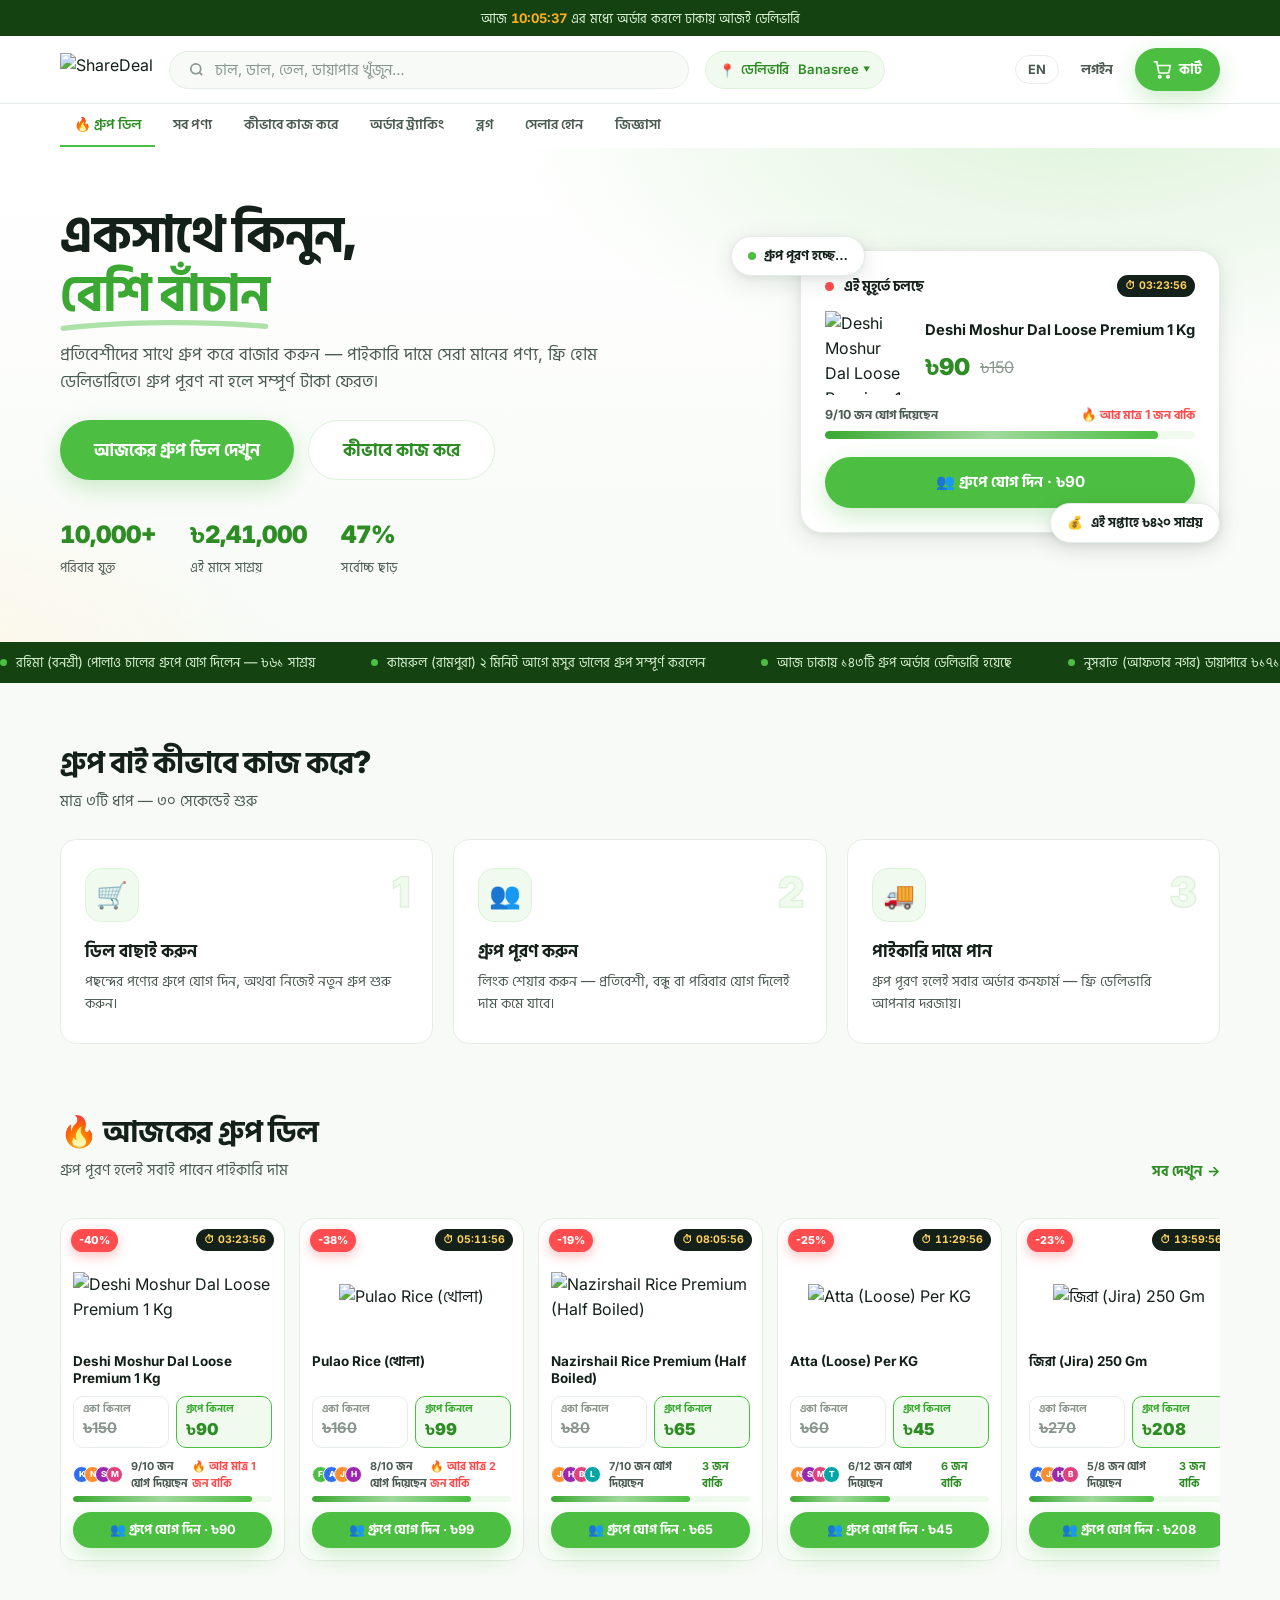
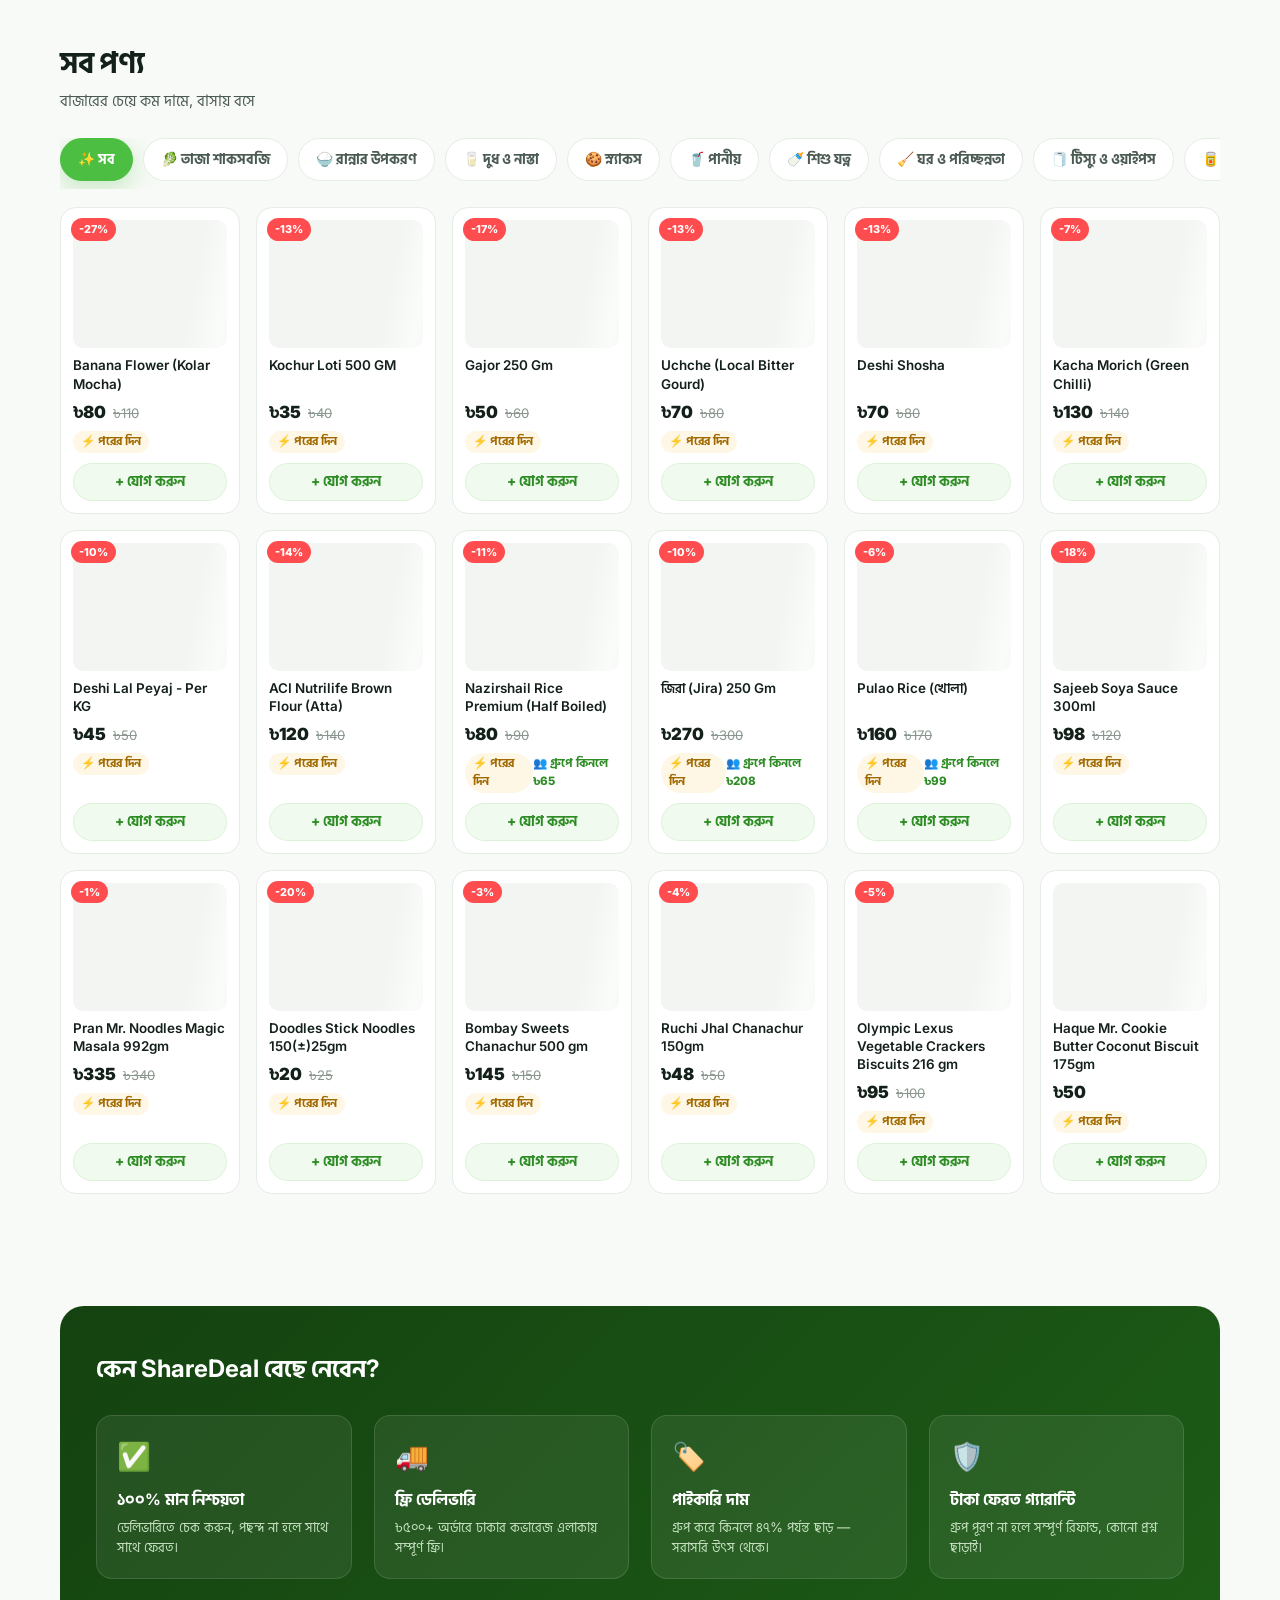
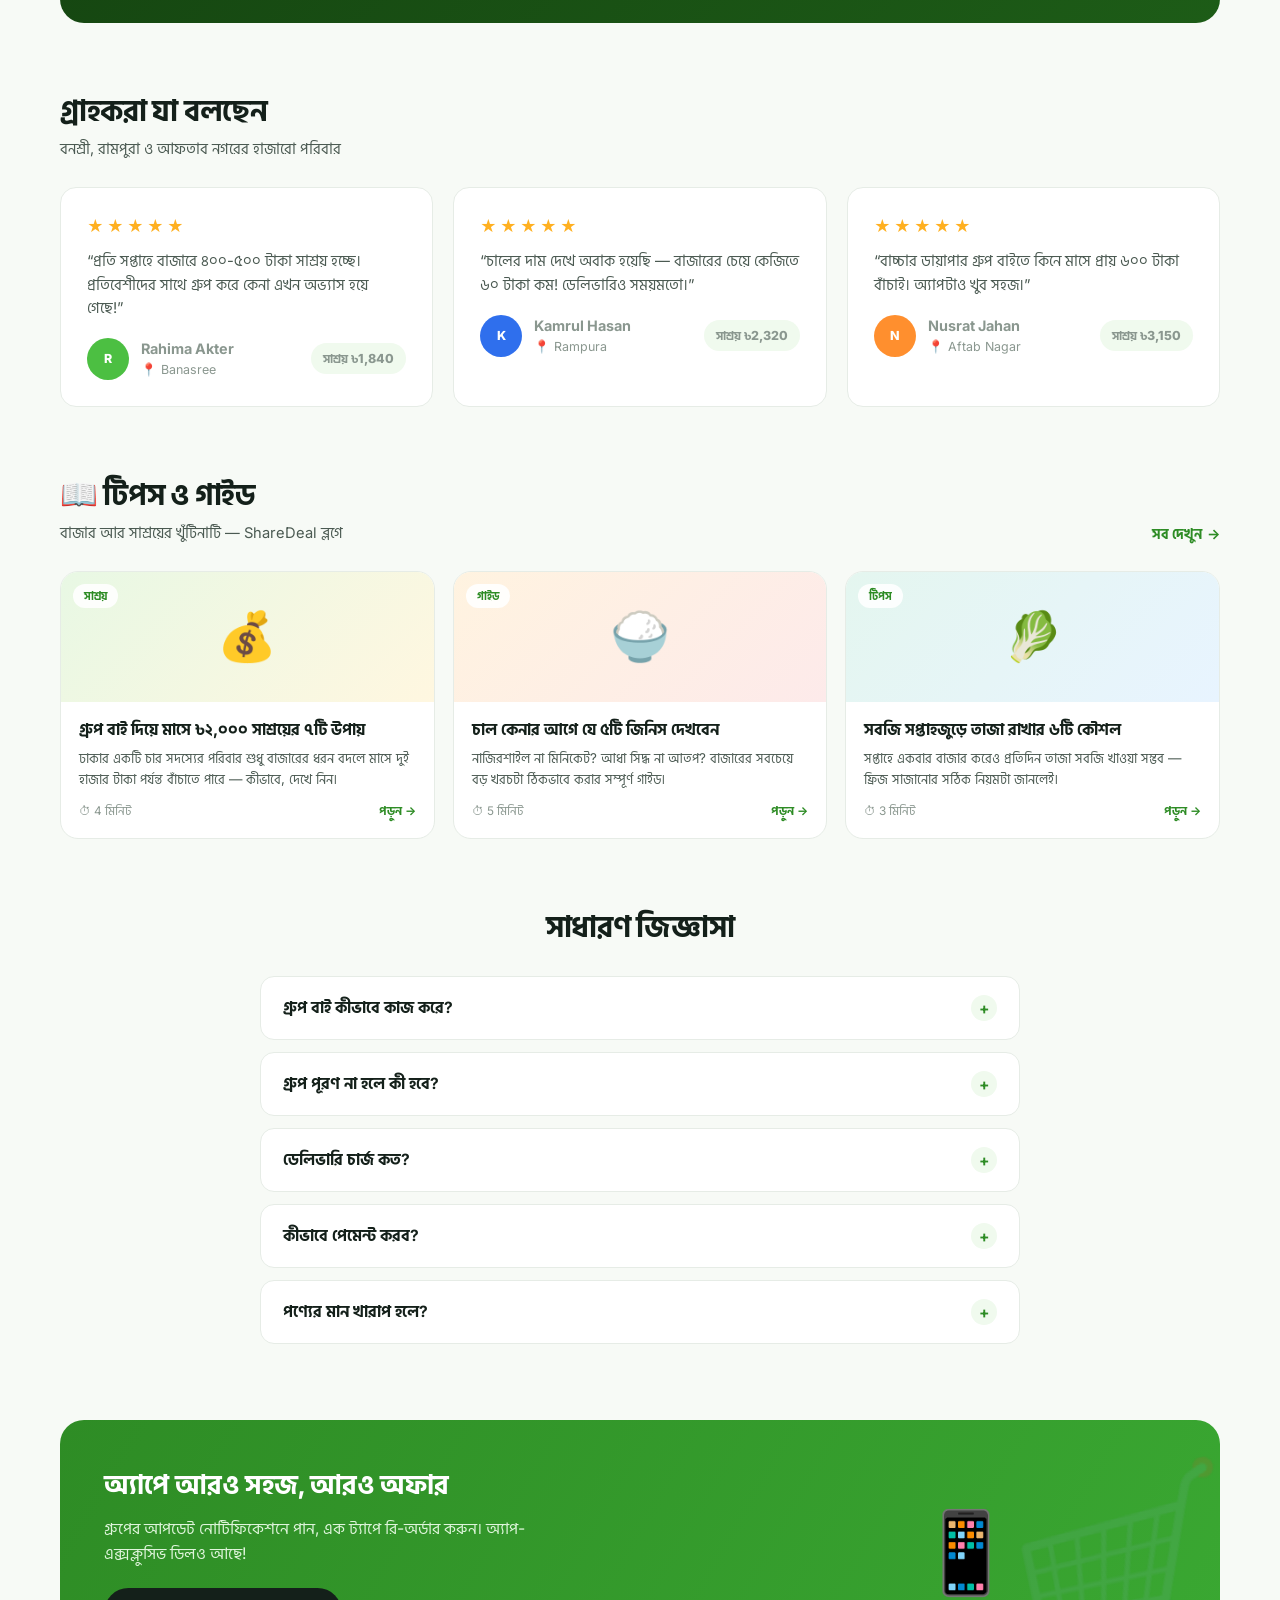
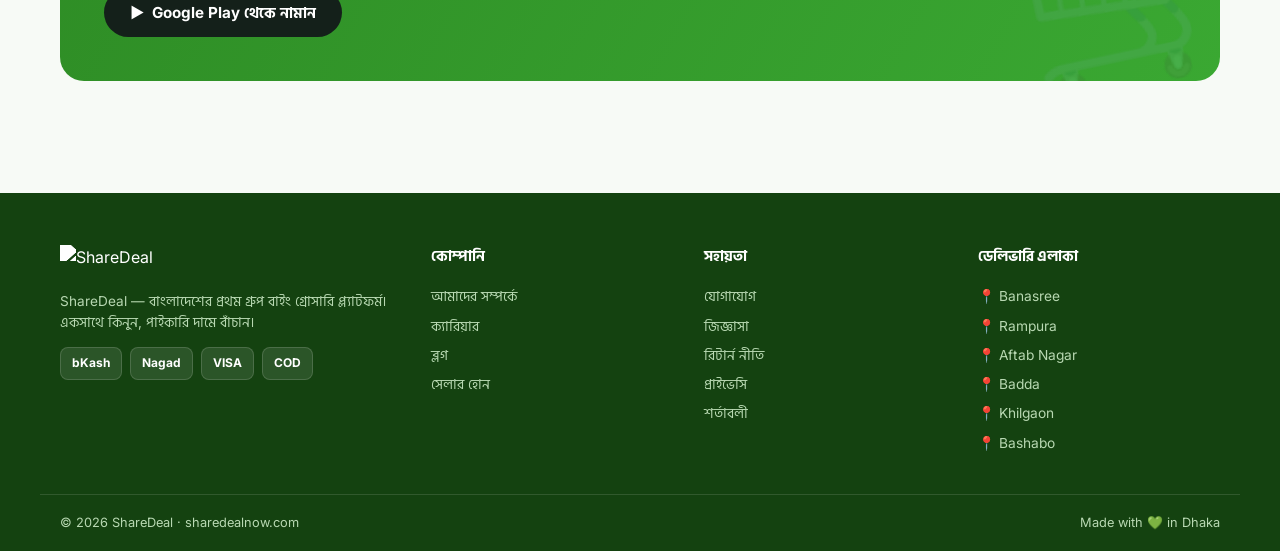
==== index.html @ 597741fc "ShareDeal redesign prototype: full funnel, group-join wizard, blog, partner, profile Co-Authored-By:" ====
<!DOCTYPE html>
<html lang="bn">
<head>
<meta charset="UTF-8">
<meta name="viewport" content="width=device-width, initial-scale=1.0">
<title>ShareDeal — একসাথে কিনুন, বেশি বাঁচান | Group Buying Grocery, Dhaka</title>
<meta name="description" content="বাংলাদেশের প্রথম গ্রুপ বাইং গ্রোসারি প্ল্যাটফর্ম। প্রতিবেশীদের সাথে গ্রুপ করে পাইকারি দামে বাজার করুন — ফ্রি হোম ডেলিভারি।">
<link rel="icon" href="https://sharedealnow.com/favicon.ico">
<link rel="preconnect" href="https://fonts.googleapis.com">
<link rel="preconnect" href="https://fonts.gstatic.com" crossorigin>
<link href="https://fonts.googleapis.com/css2?family=Inter:wght@400;600;700;800;900&family=Hind+Siliguri:wght@400;600;700&display=swap" rel="stylesheet">
<link rel="stylesheet" href="css/main.css">
</head>
<body data-cartbar>

<div id="site-header"></div>

<!-- ========== HERO ========== -->
<section class="hero">
  <div class="wrap hero-in">
    <div class="reveal in">
      <h1><span data-i18n="hero_t1"></span><br><span class="accent"><span data-i18n="hero_t2"></span>
        <svg viewBox="0 0 200 12" fill="none"><path d="M3 9 C60 2, 140 2, 197 7" stroke="#4cbf42" stroke-width="5" stroke-linecap="round" opacity=".45"/></svg>
      </span></h1>
      <p class="lead" data-i18n="hero_lead"></p>
      <div class="hero-cta">
        <a href="#deals" class="btn btn-primary btn-lg" data-i18n="hero_cta1"></a>
        <a href="#how" class="btn btn-ghost btn-lg" data-i18n="hero_cta2"></a>
      </div>
      <div class="hero-stats">
        <div class="stat"><b data-count="10000" data-suffix="+">0</b><span data-i18n="stat1"></span></div>
        <div class="stat"><b data-count="241000" data-prefix="৳">0</b><span data-i18n="stat2"></span></div>
        <div class="stat"><b data-count="47" data-suffix="%">0</b><span data-i18n="stat3"></span></div>
      </div>
    </div>

    <div class="hero-visual">
      <span class="float-pill p1"><span class="dot"></span> <span id="pill1"></span></span>
      <div class="live-card" id="liveCard"></div>
      <span class="float-pill p2">💰 <span id="pill2"></span></span>
    </div>
  </div>
</section>

<!-- ========== SOCIAL PROOF TICKER ========== -->
<div class="ticker"><div class="ticker-track" id="tickerTrack"></div></div>

<!-- ========== HOW IT WORKS ========== -->
<section class="section" id="how">
  <div class="wrap">
    <div class="section-head reveal"><div>
      <h2 data-i18n="how_title"></h2><div class="sub" data-i18n="how_sub"></div>
    </div></div>
    <div class="steps">
      <div class="step reveal" style="--d:0s"><span class="num">1</span><div class="ico">🛒</div><h3 data-i18n="how1t"></h3><p data-i18n="how1p"></p></div>
      <div class="step reveal" style="--d:.12s"><span class="num">2</span><div class="ico">👥</div><h3 data-i18n="how2t"></h3><p data-i18n="how2p"></p></div>
      <div class="step reveal" style="--d:.24s"><span class="num">3</span><div class="ico">🚚</div><h3 data-i18n="how3t"></h3><p data-i18n="how3p"></p></div>
    </div>
  </div>
</section>

<!-- ========== GROUP DEALS ========== -->
<section class="section" id="deals" style="padding-top:8px">
  <div class="wrap">
    <div class="section-head reveal"><div>
      <h2>🔥 <span data-i18n="deals_title"></span></h2><div class="sub" data-i18n="deals_sub"></div>
    </div><a class="see-all" href="#shop"><span data-i18n="see_all"></span> →</a></div>
    <div class="deal-rail" id="dealRail"></div>
  </div>
</section>

<!-- ========== BEST SELLERS + SHOP ========== -->
<section class="section" id="shop" style="padding-top:8px">
  <div class="wrap">
    <div class="section-head reveal"><div>
      <h2 data-i18n="shop_title"></h2><div class="sub" data-i18n="shop_sub"></div>
    </div></div>
    <div class="chips" id="catChips"></div>
    <div class="grid" id="prodGrid" style="margin-top:18px"></div>
  </div>
</section>

<!-- ========== TRUST ========== -->
<section class="section">
  <div class="wrap">
    <div class="trust reveal">
      <h2 data-i18n="trust_title"></h2>
      <div class="trust-grid">
        <div class="trust-item"><div class="ico">✅</div><b data-i18n="trust1t"></b><p data-i18n="trust1p"></p></div>
        <div class="trust-item"><div class="ico">🚚</div><b data-i18n="trust2t"></b><p data-i18n="trust2p"></p></div>
        <div class="trust-item"><div class="ico">🏷️</div><b data-i18n="trust3t"></b><p data-i18n="trust3p"></p></div>
        <div class="trust-item"><div class="ico">🛡️</div><b data-i18n="trust4t"></b><p data-i18n="trust4p"></p></div>
      </div>
    </div>
  </div>
</section>

<!-- ========== TESTIMONIALS ========== -->
<section class="section" style="padding-top:8px">
  <div class="wrap">
    <div class="section-head reveal"><div>
      <h2 data-i18n="tstm_title"></h2><div class="sub" data-i18n="tstm_sub"></div>
    </div></div>
    <div class="tstm-grid" id="tstmGrid"></div>
  </div>
</section>

<!-- ========== BLOG TEASER ========== -->
<section class="section" style="padding-top:8px">
  <div class="wrap">
    <div class="section-head reveal"><div>
      <h2>📖 <span data-i18n="home_blog_t"></span></h2><div class="sub" data-i18n="home_blog_s"></div>
    </div><a class="see-all" href="blog.html"><span data-i18n="see_all"></span> →</a></div>
    <div class="blog-grid" style="padding:0" id="homeBlog"></div>
  </div>
</section>

<!-- ========== FAQ ========== -->
<section class="section" id="faq" style="padding-top:8px">
  <div class="wrap">
    <div class="section-head reveal" style="justify-content:center;text-align:center"><div>
      <h2 data-i18n="faq_title"></h2>
    </div></div>
    <div class="faq" id="faqList"></div>
  </div>
</section>

<!-- ========== APP BAND ========== -->
<section class="section" style="padding-top:8px">
  <div class="wrap">
    <div class="appband reveal">
      <div>
        <h2 data-i18n="app_title"></h2>
        <p data-i18n="app_sub"></p>
        <a class="btn btn-dark" href="https://play.google.com/store/apps/details?id=com.selefe.selefe" target="_blank" rel="noopener">▶ <span data-i18n="app_cta"></span></a>
      </div>
      <div style="font-size:5rem;text-align:center">📱</div>
    </div>
  </div>
</section>

<div id="site-footer"></div>

<script src="js/data.js"></script>
<script src="js/app.js"></script>
<script>
bootCommon('deals');

/* hero live card = hottest deal (fewest spots left) */
(function () {
  const d = [...DEALS].sort((a, b) => (a.need - a.joined) - (b.need - b.joined))[0];
  const p = prodById(d.productId);
  const left = d.need - d.joined;
  const pct = Math.round(d.joined / d.need * 100);
  $('#liveCard').innerHTML = `
    <div class="lc-head"><span class="live-dot"></span><b>${t('live_now')}</b>
      <span class="deal-timer" style="position:static;margin-left:auto" data-ends="${d.endsAt}">⏱</span></div>
    <div class="lc-row">
      <img src="${p.img}" alt="${p.name}">
      <div style="flex:1">
        <b style="font-size:.92rem;line-height:1.3">${p.name}</b>
        <div class="lc-prices"><span class="price-now">${tk(d.group)}</span><span class="price-was">${tk(d.solo)}</span></div>
      </div>
    </div>
    <div class="gprog" style="margin-top:10px">
      <div class="gprog-top"><span class="left">${d.joined}/${d.need} ${t('joined')}</span>
      <span class="right almost">🔥 ${t('almost')} ${left} ${t('need_more')}</span></div>
      <div class="gbar"><i data-w="${pct}"></i></div>
    </div>
    <button class="btn btn-primary join-btn" data-id="${p.id}" style="width:100%;margin-top:8px">👥 ${t('join_group')} · ${tk(d.group)}</button>`;
  $('#pill1').textContent = LANG === 'bn' ? 'গ্রুপ পূরণ হচ্ছে…' : 'Group filling up…';
  $('#pill2').textContent = LANG === 'bn' ? 'এই সপ্তাহে ৳৪২০ সাশ্রয়' : 'Saved ৳420 this week';
})();

/* ticker */
(function () {
  const items = TICKER.map(x => `<span class="ticker-item"><span class="dot"></span>${LANG === 'bn' ? x.bn : x.en}</span>`).join('');
  $('#tickerTrack').innerHTML = items + items; /* duplicate for seamless loop */
})();

/* deals rail */
$('#dealRail').innerHTML = DEALS.map(dealCardHTML).join('');
initAutoRail('#dealRail');

/* category chips + product grid */
let activeCat = 'all';
function renderChips() {
  $('#catChips').innerHTML =
    `<button class="chip ${activeCat === 'all' ? 'active' : ''}" data-cat="all">✨ ${t('all')}</button>` +
    CATEGORIES.map(c => `<button class="chip ${activeCat === c.key ? 'active' : ''}" data-cat="${c.key}">${c.icon} ${LANG === 'bn' ? c.bn : c.en}</button>`).join('');
  $$('#catChips .chip').forEach(ch => ch.onclick = () => { activeCat = ch.dataset.cat; renderChips(); renderGrid(); });
}
function renderGrid(query = '') {
  let list = activeCat === 'all' ? PRODUCTS : PRODUCTS.filter(p => p.cat === activeCat);
  if (query) list = list.filter(p => p.name.toLowerCase().includes(query.toLowerCase()));
  if (activeCat === 'all' && !query) list = list.slice(0, 18);
  $('#prodGrid').innerHTML = list.length
    ? list.map(productCardHTML).join('')
    : `<p style="grid-column:1/-1;color:var(--ink-3);padding:30px 0">😕 ${LANG === 'bn' ? 'কোনো পণ্য পাওয়া যায়নি' : 'No products found'}</p>`;
  bindAddControls($('#prodGrid'));
  initLazyImages($('#prodGrid'));
  $$('#prodGrid .reveal').forEach(el => el.classList.add('in'));
}
renderChips(); renderGrid();

/* live search filters the grid */
document.addEventListener('input', e => {
  if (e.target.id === 'searchInput') {
    activeCat = 'all'; renderChips(); renderGrid(e.target.value.trim());
    if (e.target.value.trim()) $('#shop').scrollIntoView({ behavior: 'smooth', block: 'start' });
  }
});

/* testimonials */
$('#tstmGrid').innerHTML = TESTIMONIALS.map((x, i) => `
  <div class="tstm reveal" style="--d:${i * .12}s">
    <div class="stars">★★★★★</div>
    <p>“${LANG === 'bn' ? x.bn : x.en}”</p>
    <div class="tstm-foot">
      <span class="av" style="background:${AV_COLORS[i % AV_COLORS.length]}">${x.name[0]}</span>
      <span><b>${x.name}</b><span>📍 ${x.area}</span></span>
      <span class="tstm-save">${t('saved')} ${tk(x.saved)}</span>
    </div>
  </div>`).join('');

/* blog teaser: latest 3 posts */
$('#homeBlog').innerHTML = BLOG.slice(0, 3).map((b, i) => `
  <a class="bcard reveal" href="post.html?slug=${b.slug}" style="--d:${i * .1}s">
    <div class="bcover g${b.grad}"><span>${b.emoji}</span><span class="bcat">${LANG === 'bn' ? b.cat : b.catEn}</span></div>
    <div class="bbody"><h3>${LANG === 'bn' ? b.tbn : b.ten}</h3>
    <p>${LANG === 'bn' ? b.ebn : b.een}</p>
    <div class="bmeta"><span>⏱ ${b.mins} ${t('blog_min')}</span><span class="rd">${t('read_more')} →</span></div></div>
  </a>`).join('');

/* FAQ accordion */
$('#faqList').innerHTML = FAQS.map((f, i) => `
  <div class="faq-item reveal" style="--d:${i * .07}s">
    <button class="faq-q">${LANG === 'bn' ? f.qbn : f.qen}<span class="car">+</span></button>
    <div class="faq-a"><p>${LANG === 'bn' ? f.abn : f.aen}</p></div>
  </div>`).join('');
$$('.faq-item').forEach(item => $('.faq-q', item).onclick = () => {
  const a = $('.faq-a', item), open = item.classList.toggle('open');
  a.style.maxHeight = open ? a.scrollHeight + 'px' : 0;
});

/* animated hero stats */
$$('[data-count]').forEach(el => {
  const io = new IntersectionObserver(es => es.forEach(e => {
    if (!e.isIntersecting) return;
    countUp(el, Number(el.dataset.count), el.dataset.prefix || '', el.dataset.suffix || '');
    io.disconnect();
  }));
  io.observe(el);
});

initReveals();
initLazyImages();
initCountdowns();
bindAddControls(document.body);
</script>
</body>
</html>
---- css/main.css ----
/* ============================================================
   ShareDeal redesign — design system
   Brand green from live site (#4cbf42), Inter + Hind Siliguri
   ============================================================ */

:root {
  --green: #4cbf42;
  --green-600: #3aa832;
  --green-700: #2e8c25;
  --green-900: #144210;
  --green-050: #f0faee;
  --green-100: #ddf3d9;
  --ink: #14201a;
  --ink-2: #4b5a52;
  --ink-3: #8a978f;
  --line: #e6ece6;
  --bg: #f7faf6;
  --card: #ffffff;
  --amber: #ffb020;
  --amber-050: #fff7e6;
  --red: #ff4d4f;
  --red-050: #fff1f0;
  --blue: #2f6fed;
  --radius: 16px;
  --radius-sm: 10px;
  --shadow-1: 0 1px 2px rgba(20, 32, 26, .05), 0 4px 14px rgba(20, 32, 26, .05);
  --shadow-2: 0 6px 24px rgba(20, 32, 26, .10), 0 2px 6px rgba(20, 32, 26, .06);
  --shadow-green: 0 8px 24px rgba(76, 191, 66, .28);
  --font: 'Inter', 'Hind Siliguri', -apple-system, sans-serif;
  --ease-spring: cubic-bezier(.34, 1.56, .64, 1);
  --ease-out: cubic-bezier(.16, 1, .3, 1);
}

* { margin: 0; padding: 0; box-sizing: border-box; }
html { scroll-behavior: smooth; }
body {
  font-family: var(--font);
  color: var(--ink);
  background: var(--bg);
  line-height: 1.55;
  -webkit-font-smoothing: antialiased;
  overflow-x: clip; /* no stray element may widen the page */
}
img { max-width: 100%; display: block; }
a { color: inherit; text-decoration: none; }
button { font-family: inherit; cursor: pointer; border: 0; background: none; }
input, select, textarea { font-family: inherit; font-size: 1rem; }

.wrap { max-width: 1200px; margin: 0 auto; padding: 0 20px; }

/* ============ Reveal-on-scroll ============ */
.reveal {
  opacity: 0;
  transform: translateY(22px);
  transition: opacity .6s var(--ease-out), transform .6s var(--ease-out);
  transition-delay: var(--d, 0s);
}
.reveal.in { opacity: 1; transform: none; }

@media (prefers-reduced-motion: reduce) {
  *, *::before, *::after { animation-duration: .01ms !important; transition-duration: .01ms !important; }
  html { scroll-behavior: auto; }
}

/* ============ Announcement bar ============ */
.topbar {
  background: var(--green-900);
  color: #dff5db;
  font-size: .82rem;
  text-align: center;
  padding: 8px 16px;
}
.topbar b { color: #fff; }
.topbar .cutdown { color: var(--amber); font-variant-numeric: tabular-nums; font-weight: 700; }

/* ============ Header ============ */
.header {
  position: sticky; top: 0; z-index: 90;
  background: rgba(255, 255, 255, .92);
  backdrop-filter: blur(12px);
  border-bottom: 1px solid transparent;
  transition: box-shadow .3s, border-color .3s;
}
.header.scrolled { box-shadow: var(--shadow-1); border-color: var(--line); }
.header-in {
  display: flex; align-items: center; gap: 16px;
  padding-top: 12px; padding-bottom: 12px;
  transition: padding .3s var(--ease-out);
}
.header.scrolled .header-in { padding-top: 8px; padding-bottom: 8px; }
.logo img { height: 34px; width: auto; }

.search {
  flex: 1; max-width: 520px;
  display: flex; align-items: center; gap: 10px;
  background: var(--bg);
  border: 1.5px solid var(--line);
  border-radius: 999px;
  padding: 9px 18px;
  transition: border-color .25s, box-shadow .25s;
}
.search:focus-within { border-color: var(--green); box-shadow: 0 0 0 4px rgba(76, 191, 66, .14); background: #fff; }
.search input { border: 0; outline: 0; background: none; flex: 1; font-size: .93rem; color: var(--ink); }
.search input::placeholder { color: var(--ink-3); }
.search svg { flex: none; color: var(--ink-3); }

.loc-chip {
  display: flex; align-items: center; gap: 6px;
  font-size: .82rem; font-weight: 600; color: var(--green-700);
  background: var(--green-050);
  border: 1px solid var(--green-100);
  padding: 7px 13px; border-radius: 999px;
  transition: transform .2s var(--ease-spring), background .2s;
  white-space: nowrap;
}
.loc-chip:hover { transform: translateY(-1px); background: var(--green-100); }

.hdr-actions { display: flex; align-items: center; gap: 10px; margin-left: auto; }
.lang-btn {
  font-size: .8rem; font-weight: 700; color: var(--ink-2);
  border: 1.5px solid var(--line); border-radius: 999px;
  padding: 6px 12px; transition: all .2s;
}
.lang-btn:hover { border-color: var(--green); color: var(--green-700); }

.cart-btn {
  position: relative;
  display: flex; align-items: center; gap: 8px;
  background: var(--green);
  color: #fff; font-weight: 700; font-size: .9rem;
  padding: 10px 18px; border-radius: 999px;
  transition: transform .2s var(--ease-spring), box-shadow .25s, background .2s;
  box-shadow: var(--shadow-green);
}
.cart-btn:hover { transform: translateY(-2px); background: var(--green-600); }
.cart-btn:active { transform: scale(.96); }
.cart-count {
  position: absolute; top: -6px; right: -6px;
  background: var(--red); color: #fff;
  min-width: 21px; height: 21px; border-radius: 999px;
  font-size: .72rem; font-weight: 800;
  display: flex; align-items: center; justify-content: center;
  border: 2px solid #fff;
  transform: scale(0);
  transition: transform .3s var(--ease-spring);
}
.cart-count.show { transform: scale(1); }
.cart-count.pop { animation: pop .45s var(--ease-spring); }
@keyframes pop { 40% { transform: scale(1.45); } 100% { transform: scale(1); } }

.navrow { border-top: 1px solid var(--line); }
.navrow-in { display: flex; gap: 4px; overflow-x: auto; scrollbar-width: none; }
.navrow-in::-webkit-scrollbar { display: none; }
.navlink {
  font-size: .86rem; font-weight: 600; color: var(--ink-2);
  padding: 10px 14px; white-space: nowrap;
  border-bottom: 2.5px solid transparent;
  transition: color .2s, border-color .2s;
}
.navlink:hover, .navlink.active { color: var(--green-700); border-color: var(--green); }

/* ============ Buttons ============ */
.btn {
  display: inline-flex; align-items: center; justify-content: center; gap: 8px;
  font-weight: 700; font-size: .95rem;
  padding: 13px 26px; border-radius: 999px;
  transition: transform .2s var(--ease-spring), box-shadow .25s, background .2s, color .2s;
  position: relative; overflow: hidden;
}
.btn:active { transform: scale(.96); }
.btn-primary { background: var(--green); color: #fff; box-shadow: var(--shadow-green); }
.btn-primary:hover { background: var(--green-600); transform: translateY(-2px); }
.btn-ghost { background: #fff; color: var(--green-700); border: 1.5px solid var(--green-100); }
.btn-ghost:hover { border-color: var(--green); background: var(--green-050); transform: translateY(-2px); }
.btn-dark { background: var(--ink); color: #fff; }
.btn-dark:hover { background: #000; transform: translateY(-2px); }
.btn-lg { padding: 16px 34px; font-size: 1.05rem; }
.btn-sm { padding: 9px 18px; font-size: .85rem; }
.btn[disabled] { opacity: .5; pointer-events: none; }

/* button sheen on hover */
.btn-primary::after {
  content: ''; position: absolute; inset: 0;
  background: linear-gradient(105deg, transparent 40%, rgba(255,255,255,.35) 50%, transparent 60%);
  transform: translateX(-110%);
}
.btn-primary:hover::after { transform: translateX(110%); transition: transform .7s ease; }

/* ============ Hero ============ */
.hero {
  background:
    radial-gradient(900px 420px at 85% -10%, var(--green-100), transparent 65%),
    radial-gradient(700px 380px at -10% 110%, #fff7e6, transparent 60%),
    linear-gradient(180deg, #ffffff, var(--bg));
  overflow: hidden;
}
.hero-in {
  display: grid; grid-template-columns: 1.05fr .95fr; gap: 40px;
  align-items: center; padding-top: 56px; padding-bottom: 64px;
}
.hero h1 { font-size: clamp(2rem, 4.3vw, 3.2rem); line-height: 1.16; font-weight: 900; letter-spacing: -.02em; }
.hero h1 .accent { color: var(--green-600); position: relative; white-space: nowrap; }
.hero h1 .accent svg { position: absolute; left: 0; bottom: -8px; width: 100%; }
.hero p.lead { color: var(--ink-2); font-size: 1.08rem; margin: 18px 0 26px; max-width: 34rem; }
.hero-cta { display: flex; gap: 14px; flex-wrap: wrap; }

.hero-stats { display: flex; gap: 34px; margin-top: 36px; }
.stat b { font-size: 1.5rem; font-weight: 900; color: var(--green-700); display: block; font-variant-numeric: tabular-nums; }
.stat span { font-size: .82rem; color: var(--ink-2); }

/* hero live-group demo card */
.hero-visual { position: relative; }
.live-card {
  background: #fff; border-radius: 22px; box-shadow: var(--shadow-2);
  padding: 24px; max-width: 420px; margin-left: auto;
  border: 1px solid var(--line);
  animation: float 6s ease-in-out infinite;
}
@keyframes float { 50% { transform: translateY(-10px); } }
.live-card .lc-head { display: flex; align-items: center; gap: 10px; margin-bottom: 14px; }
.live-dot { width: 9px; height: 9px; border-radius: 50%; background: var(--red); animation: blink 1.6s infinite; }
@keyframes blink { 50% { opacity: .25; } }
.lc-head b { font-size: .88rem; }
.live-card img { width: 84px; height: 84px; object-fit: contain; }
.lc-row { display: flex; gap: 16px; align-items: center; }
.lc-prices { display: flex; gap: 10px; margin: 8px 0 4px; }
.price-now { font-size: 1.45rem; font-weight: 900; color: var(--green-700); }
.price-was { font-size: 1rem; color: var(--ink-3); text-decoration: line-through; align-self: center; }

.float-pill {
  position: absolute; background: #fff; border-radius: 999px;
  box-shadow: var(--shadow-2); border: 1px solid var(--line);
  font-size: .8rem; font-weight: 700; padding: 9px 16px;
  display: flex; align-items: center; gap: 8px;
  animation: float 5s ease-in-out infinite;
}
.float-pill .dot { width: 8px; height: 8px; border-radius: 50%; background: var(--green); }
.float-pill.p1 { top: -14px; left: 8%; animation-delay: .8s; }
.float-pill.p2 { bottom: -10px; right: 0; animation-delay: 1.6s; }

/* ============ Social-proof ticker ============ */
.ticker { background: var(--green-900); color: #d9f2d5; overflow: hidden; padding: 10px 0; }
.ticker-track { display: flex; gap: 56px; width: max-content; animation: marquee 36s linear infinite; }
.ticker:hover .ticker-track { animation-play-state: paused; }
.ticker-item { display: flex; align-items: center; gap: 9px; font-size: .84rem; white-space: nowrap; }
.ticker-item .dot { width: 7px; height: 7px; border-radius: 50%; background: var(--green); flex: none; }
@keyframes marquee { to { transform: translateX(-50%); } }

/* ============ Sections ============ */
.section { padding: 56px 0; }
.section-head { display: flex; align-items: end; justify-content: space-between; gap: 16px; margin-bottom: 26px; }
.section-head h2 { font-size: clamp(1.4rem, 2.6vw, 1.9rem); font-weight: 900; letter-spacing: -.01em; }
.section-head .sub { color: var(--ink-2); font-size: .92rem; margin-top: 4px; }
.see-all {
  color: var(--green-700); font-weight: 700; font-size: .88rem;
  display: flex; align-items: center; gap: 5px; white-space: nowrap;
  transition: gap .2s var(--ease-spring);
}
.see-all:hover { gap: 10px; }

/* ============ How it works ============ */
.steps { display: grid; grid-template-columns: repeat(3, 1fr); gap: 20px; }
.step {
  background: #fff; border: 1px solid var(--line); border-radius: var(--radius);
  padding: 28px 24px; position: relative;
  transition: transform .25s var(--ease-out), box-shadow .25s;
}
.step:hover { transform: translateY(-5px); box-shadow: var(--shadow-2); }
.step .num {
  position: absolute; top: 20px; right: 22px;
  font-size: 2.6rem; font-weight: 900; color: var(--green-050);
  -webkit-text-stroke: 1.5px var(--green-100);
}
.step .ico {
  width: 54px; height: 54px; border-radius: 16px;
  background: var(--green-050); border: 1px solid var(--green-100);
  display: flex; align-items: center; justify-content: center;
  font-size: 1.6rem; margin-bottom: 16px;
  transition: transform .3s var(--ease-spring);
}
.step:hover .ico { transform: scale(1.12) rotate(-6deg); }
.step h3 { font-size: 1.05rem; margin-bottom: 6px; }
.step p { color: var(--ink-2); font-size: .9rem; }

/* ============ Deal cards (group buy) ============ */
.deal-rail { display: grid; grid-auto-flow: column; grid-auto-columns: 225px; gap: 14px; overflow-x: auto; overflow-y: hidden; padding: 10px 4px 14px; scroll-snap-type: x mandatory; scrollbar-width: thin; }
.deal-card {
  background: #fff; border: 1px solid var(--line); border-radius: 16px;
  padding: 12px; position: relative; scroll-snap-align: start;
  transition: transform .25s var(--ease-out), box-shadow .25s, border-color .25s;
  display: flex; flex-direction: column;
}
.deal-card:hover { transform: translateY(-6px); box-shadow: var(--shadow-2); border-color: var(--green-100); }
.deal-badge {
  position: absolute; top: 10px; left: 10px; z-index: 2;
  background: var(--red); color: #fff;
  font-size: .68rem; font-weight: 800;
  padding: 3px 8px; border-radius: 999px;
  box-shadow: 0 4px 12px rgba(255, 77, 79, .35);
}
.deal-timer {
  position: absolute; top: 10px; right: 10px; z-index: 2;
  background: var(--ink); color: #ffd25e;
  font-size: .66rem; font-weight: 700; font-variant-numeric: tabular-nums;
  padding: 3px 8px; border-radius: 999px;
  display: flex; align-items: center; gap: 4px;
}
.deal-img { height: 96px; display: flex; align-items: center; justify-content: center; margin: 18px 0 8px; }
.deal-img img { max-height: 100%; object-fit: contain; transition: transform .35s var(--ease-out); }
.deal-card:hover .deal-img img { transform: scale(1.07); }
.deal-name { font-weight: 700; font-size: .84rem; line-height: 1.3; min-height: 2.6em; }

.deal-prices { display: flex; gap: 7px; margin: 8px 0; }
.pbox { flex: 1; border-radius: 10px; padding: 5px 9px; border: 1.5px solid var(--line); }
.pbox .plabel { font-size: .6rem; font-weight: 700; color: var(--ink-3); text-transform: uppercase; letter-spacing: .03em; }
.pbox .pval { font-weight: 900; font-size: .92rem; }
.pbox.solo .pval { color: var(--ink-3); text-decoration: line-through; font-weight: 700; }
.pbox.grp { border-color: var(--green); background: var(--green-050); position: relative; }
.pbox.grp .pval { color: var(--green-700); font-size: 1.02rem; }
.pbox.grp .plabel { color: var(--green-600); }

/* group progress */
.gprog { margin: 2px 0 10px; }
.gprog-top { display: flex; justify-content: space-between; font-size: .78rem; font-weight: 700; margin-bottom: 6px; }
.deal-card .gprog-top { font-size: .68rem; margin-bottom: 4px; }
.deal-card .gbar { height: 6px; }
.deal-card .avatars span { width: 17px; height: 17px; font-size: .52rem; margin-left: -6px; border-width: 1.5px; }
.deal-card .join-btn { padding: 8px 14px; font-size: .8rem; }
.gprog-top .left { color: var(--ink-2); }
.gprog-top .right { color: var(--green-700); }
.gbar { height: 8px; background: var(--green-050); border-radius: 999px; overflow: hidden; position: relative; }
.gbar > i {
  display: block; height: 100%; width: 0;
  background: linear-gradient(90deg, var(--green-600), var(--green));
  border-radius: 999px;
  transition: width 1.1s var(--ease-out) .25s;
  position: relative;
}
.gbar > i::after {
  content: ''; position: absolute; inset: 0;
  background: linear-gradient(90deg, transparent, rgba(255,255,255,.5), transparent);
  animation: shimmer 2.2s infinite;
}
@keyframes shimmer { from { transform: translateX(-100%); } to { transform: translateX(100%); } }
.gprog.full .gbar > i { background: linear-gradient(90deg, var(--amber), #ffc94d); }
.almost { color: var(--red) !important; animation: pulse-t 1.5s infinite; }
@keyframes pulse-t { 50% { opacity: .55; } }

.avatars { display: flex; margin-right: 8px; }
.avatars span {
  width: 22px; height: 22px; border-radius: 50%; border: 2px solid #fff;
  margin-left: -7px; font-size: .6rem; font-weight: 800; color: #fff;
  display: flex; align-items: center; justify-content: center;
}
.avatars span:first-child { margin-left: 0; }

/* ============ Product cards ============ */
.grid { display: grid; grid-template-columns: repeat(auto-fill, minmax(178px, 1fr)); gap: 16px; }
.pcard {
  background: #fff; border: 1px solid var(--line); border-radius: var(--radius);
  padding: 12px; position: relative; display: flex; flex-direction: column;
  transition: transform .22s var(--ease-out), box-shadow .22s, border-color .22s;
}
.pcard:hover { transform: translateY(-4px); box-shadow: var(--shadow-1); border-color: var(--green-100); }
.pcard .off {
  position: absolute; top: 10px; left: 10px; z-index: 2;
  background: var(--red); color: #fff; font-size: .68rem; font-weight: 800;
  padding: 3px 8px; border-radius: 999px;
}
.pimg { height: 128px; display: flex; align-items: center; justify-content: center; margin-bottom: 8px; background: #fff; border-radius: 10px; position: relative; overflow: hidden; }
.pimg img { max-height: 112px; object-fit: contain; transition: transform .3s var(--ease-out); opacity: 0; }
.pimg img.ld { opacity: 1; }
.pimg.skel { background: linear-gradient(100deg, #f2f5f1 40%, #fafcf9 50%, #f2f5f1 60%); background-size: 200% 100%; animation: skel 1.4s infinite; }
@keyframes skel { to { background-position: -200% 0; } }
.pcard:hover .pimg img { transform: scale(1.06); }
.pname { font-size: .84rem; font-weight: 600; line-height: 1.35; min-height: 2.7em; margin-bottom: 6px; }
.pprice { display: flex; align-items: baseline; gap: 7px; }
.pprice b { font-size: 1.05rem; font-weight: 900; color: var(--ink); }
.pprice s { color: var(--ink-3); font-size: .82rem; }
.pmeta { display: flex; justify-content: space-between; align-items: center; font-size: .72rem; color: var(--ink-3); margin: 6px 0 10px; }
.pmeta .fast { background: var(--amber-050); color: #a06a00; font-weight: 700; padding: 2px 8px; border-radius: 999px; }

/* add-to-cart morph */
.addwrap { margin-top: auto; height: 38px; position: relative; }
.add-btn {
  position: absolute; inset: 0;
  background: var(--green-050); color: var(--green-700);
  border: 1.5px solid var(--green-100); border-radius: 999px;
  font-weight: 800; font-size: .85rem;
  display: flex; align-items: center; justify-content: center; gap: 6px;
  transition: all .25s var(--ease-spring);
}
.add-btn:hover { background: var(--green); border-color: var(--green); color: #fff; box-shadow: var(--shadow-green); }
.add-btn:active { transform: scale(.94); }
.qty {
  position: absolute; inset: 0;
  background: var(--green); border-radius: 999px;
  display: flex; align-items: center; justify-content: space-between;
  opacity: 0; transform: scale(.7); pointer-events: none;
  transition: all .25s var(--ease-spring);
}
.addwrap.on .add-btn { opacity: 0; transform: scale(.7); pointer-events: none; }
.addwrap.on .qty { opacity: 1; transform: none; pointer-events: auto; }
.qty button {
  width: 38px; height: 38px; color: #fff; font-size: 1.15rem; font-weight: 800;
  transition: transform .15s var(--ease-spring);
}
.qty button:active { transform: scale(.8); }
.qty b { color: #fff; font-size: .95rem; }

/* fly-to-cart dot */
.fly-dot {
  position: fixed; z-index: 999; width: 14px; height: 14px;
  background: var(--green); border-radius: 50%; pointer-events: none;
  box-shadow: 0 0 0 4px rgba(76, 191, 66, .25);
}

/* ============ Category chips ============ */
.chips { display: flex; gap: 10px; overflow-x: auto; padding-bottom: 8px; scrollbar-width: none; }
.chips::-webkit-scrollbar { display: none; }
.chip {
  display: flex; align-items: center; gap: 8px; white-space: nowrap;
  background: #fff; border: 1.5px solid var(--line); border-radius: 999px;
  padding: 9px 17px; font-size: .87rem; font-weight: 700; color: var(--ink-2);
  transition: all .2s var(--ease-spring);
}
.chip:hover { transform: translateY(-2px); border-color: var(--green-100); }
.chip.active { background: var(--green); border-color: var(--green); color: #fff; box-shadow: var(--shadow-green); }

/* ============ Trust band ============ */
.trust { background: linear-gradient(135deg, var(--green-900), #1d5c17); color: #fff; border-radius: 24px; padding: 44px 36px; }
.trust h2 { color: #fff; }
.trust-grid { display: grid; grid-template-columns: repeat(4, 1fr); gap: 22px; margin-top: 28px; }
.trust-item { background: rgba(255,255,255,.07); border: 1px solid rgba(255,255,255,.12); border-radius: 16px; padding: 20px; transition: background .25s, transform .25s var(--ease-out); }
.trust-item:hover { background: rgba(255,255,255,.13); transform: translateY(-4px); }
.trust-item .ico { font-size: 1.7rem; margin-bottom: 10px; }
.trust-item b { display: block; margin-bottom: 4px; font-size: .98rem; }
.trust-item p { font-size: .83rem; color: #c9e4c4; }

/* ============ Testimonials ============ */
.tstm-grid { display: grid; grid-template-columns: repeat(3, 1fr); gap: 20px; }
.tstm {
  background: #fff; border: 1px solid var(--line); border-radius: var(--radius);
  padding: 26px; transition: transform .25s var(--ease-out), box-shadow .25s;
}
.tstm:hover { transform: translateY(-5px); box-shadow: var(--shadow-2); }
.tstm .stars { color: var(--amber); letter-spacing: 3px; margin-bottom: 12px; }
.tstm p { font-size: .93rem; color: var(--ink-2); margin-bottom: 18px; }
.tstm-foot { display: flex; align-items: center; gap: 12px; }
.tstm-foot .av { width: 42px; height: 42px; border-radius: 50%; display: flex; align-items: center; justify-content: center; color: #fff; font-weight: 800; }
.tstm-foot b { font-size: .9rem; display: block; }
.tstm-foot span { font-size: .78rem; color: var(--ink-3); }
.tstm-save { margin-left: auto; background: var(--green-050); color: var(--green-700); font-weight: 800; font-size: .8rem; padding: 6px 12px; border-radius: 999px; }

/* ============ FAQ ============ */
.faq { max-width: 760px; margin: 0 auto; }
.faq-item { background: #fff; border: 1px solid var(--line); border-radius: 14px; margin-bottom: 12px; overflow: hidden; transition: border-color .25s, box-shadow .25s; }
.faq-item.open { border-color: var(--green-100); box-shadow: var(--shadow-1); }
.faq-q {
  width: 100%; display: flex; justify-content: space-between; align-items: center; gap: 14px;
  padding: 18px 22px; font-weight: 700; font-size: .97rem; text-align: left; color: var(--ink);
}
.faq-q .car { flex: none; width: 26px; height: 26px; border-radius: 50%; background: var(--green-050); color: var(--green-700); display: flex; align-items: center; justify-content: center; transition: transform .3s var(--ease-spring), background .2s; }
.faq-item.open .car { transform: rotate(45deg); background: var(--green); color: #fff; }
.faq-a { max-height: 0; overflow: hidden; transition: max-height .4s var(--ease-out); }
.faq-a p { padding: 0 22px 20px; color: var(--ink-2); font-size: .92rem; }

/* ============ App banner ============ */
.appband {
  background: linear-gradient(120deg, var(--green-700), var(--green-600));
  border-radius: 24px; color: #fff; overflow: hidden;
  display: grid; grid-template-columns: 1.2fr .8fr; align-items: center; gap: 20px; padding: 44px;
  position: relative;
}
.appband::after { content: '🛒'; position: absolute; right: -30px; bottom: -44px; font-size: 12rem; opacity: .12; transform: rotate(-12deg); }
.appband h2 { font-size: 1.7rem; margin-bottom: 10px; }
.appband p { color: #dff5db; margin-bottom: 22px; max-width: 30rem; }

/* ============ Footer ============ */
.footer { background: var(--green-900); color: #b8d8b2; margin-top: 56px; }
.footer-in { display: grid; grid-template-columns: 1.4fr 1fr 1fr 1fr; gap: 32px; padding-top: 52px; padding-bottom: 36px; }
.footer .flogo { height: 32px; margin-bottom: 14px; filter: brightness(0) invert(1); }
.footer p { font-size: .85rem; }
.footer h4 { color: #fff; font-size: .92rem; margin-bottom: 14px; }
.footer a { display: block; font-size: .86rem; padding: 4px 0; transition: color .2s, transform .2s; }
.footer a:hover { color: #fff; transform: translateX(3px); }
.pay-badges { display: flex; gap: 8px; margin-top: 14px; flex-wrap: wrap; }
.pay-badges span { background: rgba(255,255,255,.1); border: 1px solid rgba(255,255,255,.15); border-radius: 8px; font-size: .75rem; font-weight: 700; color: #fff; padding: 6px 11px; }
.footer-bot { border-top: 1px solid rgba(255,255,255,.12); padding-top: 18px; padding-bottom: 18px; font-size: .8rem; display: flex; justify-content: space-between; gap: 12px; flex-wrap: wrap; }

/* ============ Toast ============ */
.toast-box { position: fixed; bottom: 24px; left: 50%; transform: translateX(-50%); z-index: 998; display: flex; flex-direction: column; gap: 10px; align-items: center; }
.toast {
  background: var(--ink); color: #fff; font-size: .88rem; font-weight: 600;
  padding: 12px 22px; border-radius: 999px; box-shadow: var(--shadow-2);
  display: flex; align-items: center; gap: 10px;
  animation: toast-in .35s var(--ease-spring);
}
.toast.out { animation: toast-out .3s ease forwards; }
@keyframes toast-in { from { opacity: 0; transform: translateY(20px) scale(.9); } }
@keyframes toast-out { to { opacity: 0; transform: translateY(14px) scale(.94); } }
.toast .tick { color: var(--green); font-weight: 900; }

/* ============ Product detail page ============ */
.crumbs { font-size: .82rem; color: var(--ink-3); padding: 18px 0 4px; }
.crumbs a:hover { color: var(--green-700); }
.pd { display: grid; grid-template-columns: 1fr 1.15fr; gap: 44px; padding: 26px 0 50px; }
.pd-gallery { background: #fff; border: 1px solid var(--line); border-radius: 22px; padding: 34px; display: flex; align-items: center; justify-content: center; position: sticky; top: 120px; height: fit-content; }
.pd-gallery img { max-height: 380px; object-fit: contain; transition: transform .4s var(--ease-out); }
.pd-gallery:hover img { transform: scale(1.08); }
.pd h1 { font-size: clamp(1.3rem, 2.6vw, 1.9rem); font-weight: 900; line-height: 1.25; margin: 4px 0 10px; }
.pd-meta { display: flex; gap: 10px; align-items: center; flex-wrap: wrap; margin-bottom: 18px; }
.tag { font-size: .76rem; font-weight: 700; padding: 5px 12px; border-radius: 999px; }
.tag.g { background: var(--green-050); color: var(--green-700); }
.tag.a { background: var(--amber-050); color: #a06a00; }
.rating { color: var(--amber); font-size: .9rem; font-weight: 700; }
.rating small { color: var(--ink-3); font-weight: 600; }

.buy-modes { display: grid; grid-template-columns: 1fr 1fr; gap: 14px; margin: 18px 0; }
.mode {
  border: 2px solid var(--line); border-radius: 18px; padding: 18px;
  cursor: pointer; position: relative; background: #fff;
  transition: border-color .25s, box-shadow .25s, transform .2s var(--ease-out);
}
.mode:hover { transform: translateY(-2px); }
.mode.sel { border-color: var(--green); box-shadow: 0 0 0 4px rgba(76,191,66,.13); }
.mode .m-label { font-size: .8rem; font-weight: 800; color: var(--ink-2); display: flex; align-items: center; gap: 7px; }
.mode .m-price { font-size: 1.55rem; font-weight: 900; margin: 6px 0 2px; }
.mode.grp .m-price { color: var(--green-700); }
.mode .m-sub { font-size: .78rem; color: var(--ink-3); }
.mode .m-badge { position: absolute; top: -11px; right: 14px; background: var(--red); color: #fff; font-size: .7rem; font-weight: 800; padding: 4px 11px; border-radius: 999px; }
.mode .radio { position: absolute; bottom: 14px; right: 14px; width: 22px; height: 22px; border-radius: 50%; border: 2px solid var(--line); transition: all .2s var(--ease-spring); }
.mode.sel .radio { border-color: var(--green); border-width: 7px; }

.pd-group-status { background: var(--green-050); border: 1px solid var(--green-100); border-radius: 16px; padding: 16px 18px; margin-bottom: 18px; }
.pd-cta { display: flex; gap: 12px; align-items: stretch; margin: 20px 0; }
.pd-cta .btn { flex: 1; }
.qty-lg { display: flex; align-items: center; border: 1.5px solid var(--line); border-radius: 999px; background: #fff; }
.qty-lg button { width: 46px; height: 50px; font-size: 1.3rem; font-weight: 800; color: var(--green-700); transition: transform .15s var(--ease-spring); }
.qty-lg button:active { transform: scale(.8); }
.qty-lg b { min-width: 34px; text-align: center; font-size: 1.05rem; }

.share-nudge { display: flex; align-items: center; gap: 12px; background: var(--amber-050); border: 1px dashed var(--amber); border-radius: 14px; padding: 13px 16px; font-size: .86rem; margin-bottom: 20px; }
.share-nudge button { background: var(--ink); color: #fff; font-size: .78rem; font-weight: 700; border-radius: 999px; padding: 8px 15px; white-space: nowrap; transition: transform .2s var(--ease-spring); }
.share-nudge button:hover { transform: translateY(-1px); }

.pd-trust { display: grid; grid-template-columns: repeat(3, 1fr); gap: 10px; margin: 18px 0; }
.pd-trust div { background: #fff; border: 1px solid var(--line); border-radius: 12px; padding: 12px; font-size: .78rem; font-weight: 600; color: var(--ink-2); display: flex; align-items: center; gap: 9px; }
.pd-trust .i { font-size: 1.2rem; }

.pd-desc { background: #fff; border: 1px solid var(--line); border-radius: 16px; padding: 24px; margin-top: 8px; }
.pd-desc h3 { font-size: 1rem; margin-bottom: 10px; }
.pd-desc p, .pd-desc li { font-size: .92rem; color: var(--ink-2); }
.pd-desc ul { padding-left: 20px; margin-top: 8px; }

/* sticky mobile CTA */
.sticky-cta {
  position: fixed; left: 0; right: 0; bottom: 0; z-index: 95;
  background: #fff; border-top: 1px solid var(--line);
  padding: 10px 16px calc(10px + env(safe-area-inset-bottom));
  display: none; gap: 12px; align-items: center;
  box-shadow: 0 -6px 24px rgba(20,32,26,.08);
  transform: translateY(110%); transition: transform .35s var(--ease-out);
}
.sticky-cta.show { transform: none; }
.sticky-cta .sp { line-height: 1.2; }
.sticky-cta .sp b { font-size: 1.15rem; color: var(--green-700); }
.sticky-cta .sp s { font-size: .78rem; color: var(--ink-3); display: block; }
.sticky-cta .btn { flex: 1; }

/* ============ Cart page ============ */
.cart-layout { display: grid; grid-template-columns: 1.6fr 1fr; gap: 28px; align-items: start; padding: 30px 0 60px; }
.cart-layout > *, .co-layout > * { min-width: 0; }
.freebar { background: #fff; border: 1px solid var(--line); border-radius: 16px; padding: 18px 22px; margin-bottom: 18px; }
.freebar .fb-txt { font-size: .9rem; font-weight: 700; margin-bottom: 10px; }
.freebar .fb-txt b { color: var(--green-700); }
.cart-list { display: flex; flex-direction: column; gap: 12px; }
.citem {
  display: grid; grid-template-columns: 72px 1fr auto; gap: 16px; align-items: center;
  background: #fff; border: 1px solid var(--line); border-radius: 16px; padding: 14px 18px;
  transition: transform .3s var(--ease-out), opacity .3s, box-shadow .25s;
}
.citem:hover { box-shadow: var(--shadow-1); }
.citem.removing { opacity: 0; transform: translateX(40px) scale(.96); }
.citem img { width: 72px; height: 72px; object-fit: contain; }
.citem .cname { font-weight: 700; font-size: .92rem; line-height: 1.3; }
.citem .cmode { font-size: .74rem; font-weight: 700; margin-top: 3px; display: inline-flex; gap: 6px; align-items: center; }
.cmode.grp { color: var(--green-700); }
.cmode.solo { color: var(--ink-3); }
.citem .cprice { font-weight: 900; margin-top: 5px; }
.citem .cprice s { color: var(--ink-3); font-weight: 500; font-size: .8rem; margin-left: 6px; }
.citem-right { display: flex; flex-direction: column; align-items: end; gap: 10px; }
.rm { color: var(--ink-3); font-size: .78rem; font-weight: 600; transition: color .2s; }
.rm:hover { color: var(--red); }

.summary { background: #fff; border: 1px solid var(--line); border-radius: 20px; padding: 24px; position: sticky; top: 120px; }
.summary h3 { font-size: 1.05rem; margin-bottom: 16px; }
.srow { display: flex; justify-content: space-between; font-size: .92rem; padding: 6px 0; color: var(--ink-2); }
.srow.save { color: var(--green-700); font-weight: 800; background: var(--green-050); margin: 8px -12px; padding: 10px 12px; border-radius: 10px; }
.srow.total { border-top: 1.5px dashed var(--line); margin-top: 10px; padding-top: 14px; font-size: 1.08rem; font-weight: 900; color: var(--ink); }
.summary .btn { width: 100%; margin-top: 16px; }
.promo { display: flex; gap: 8px; margin-top: 14px; }
.promo input { flex: 1; border: 1.5px solid var(--line); border-radius: 10px; padding: 10px 14px; font-size: .88rem; outline: none; transition: border-color .2s; }
.promo input:focus { border-color: var(--green); }

.crosssell { margin-top: 26px; }
.crosssell h3 { font-size: 1rem; margin-bottom: 14px; }
.xs-rail { display: grid; grid-auto-flow: column; grid-auto-columns: 190px; gap: 12px; overflow-x: auto; overflow-y: hidden; padding: 8px 2px 10px; }

.empty { text-align: center; padding: 70px 0; }
.empty .big { font-size: 3.4rem; margin-bottom: 12px; }

/* ============ Checkout ============ */
.co-layout { display: grid; grid-template-columns: 1.55fr 1fr; gap: 28px; align-items: start; padding: 30px 0 60px; }
.co-step { background: #fff; border: 1px solid var(--line); border-radius: 18px; padding: 24px; margin-bottom: 16px; transition: box-shadow .25s, border-color .25s; }
.co-step:focus-within { border-color: var(--green-100); box-shadow: var(--shadow-1); }
.co-step h3 { display: flex; align-items: center; gap: 12px; font-size: 1.02rem; margin-bottom: 18px; }
.co-step h3 .n { width: 28px; height: 28px; border-radius: 50%; background: var(--green); color: #fff; font-size: .85rem; display: flex; align-items: center; justify-content: center; flex: none; }
.frow { display: grid; grid-template-columns: 1fr 1fr; gap: 14px; }
.field { display: flex; flex-direction: column; gap: 6px; margin-bottom: 14px; }
.field label { font-size: .8rem; font-weight: 700; color: var(--ink-2); }
.field input, .field select, .field textarea {
  border: 1.5px solid var(--line); border-radius: 12px; padding: 12px 15px;
  font-size: .93rem; outline: none; background: #fff;
  transition: border-color .2s, box-shadow .2s;
}
.field input:focus, .field select:focus, .field textarea:focus { border-color: var(--green); box-shadow: 0 0 0 4px rgba(76,191,66,.12); }
.field .err { font-size: .75rem; color: var(--red); display: none; }
.field.bad input, .field.bad select { border-color: var(--red); }
.field.bad .err { display: block; }

.slots { display: grid; grid-template-columns: repeat(3, 1fr); gap: 10px; }
.slot { border: 1.5px solid var(--line); border-radius: 12px; padding: 12px; text-align: center; cursor: pointer; font-size: .84rem; font-weight: 700; color: var(--ink-2); transition: all .2s var(--ease-spring); background: #fff; }
.slot small { display: block; font-weight: 600; color: var(--ink-3); font-size: .72rem; }
.slot:hover { transform: translateY(-2px); }
.slot.sel { border-color: var(--green); background: var(--green-050); color: var(--green-700); }
.slot.off { opacity: .45; pointer-events: none; }

.pay-opts { display: flex; flex-direction: column; gap: 10px; }
.pay-opt { display: flex; align-items: center; gap: 14px; border: 2px solid var(--line); border-radius: 14px; padding: 14px 18px; cursor: pointer; transition: all .2s; background: #fff; }
.pay-opt:hover { border-color: var(--green-100); }
.pay-opt.sel { border-color: var(--green); background: var(--green-050); }
.pay-opt .pi { width: 44px; height: 30px; border-radius: 7px; display: flex; align-items: center; justify-content: center; font-size: .62rem; font-weight: 900; color: #fff; flex: none; }
.pay-opt b { font-size: .92rem; }
.pay-opt small { display: block; color: var(--ink-3); font-size: .76rem; font-weight: 500; }
.pay-opt .radio { margin-left: auto; width: 21px; height: 21px; border-radius: 50%; border: 2px solid var(--line); flex: none; transition: all .2s var(--ease-spring); }
.pay-opt.sel .radio { border-color: var(--green); border-width: 6.5px; }

.secure-note { display: flex; align-items: center; justify-content: center; gap: 8px; font-size: .78rem; color: var(--ink-3); margin-top: 12px; }

/* ============ Blog ============ */
.blog-head { text-align: center; padding: 34px 0 6px; }
.blog-head h1 { font-size: clamp(1.5rem, 3vw, 2.1rem); font-weight: 900; }
.blog-head p { color: var(--ink-2); font-size: .92rem; margin-top: 4px; }
.blog-grid { display: grid; grid-template-columns: repeat(auto-fill, minmax(280px, 1fr)); gap: 18px; padding: 22px 0 50px; }
.bcard {
  background: #fff; border: 1px solid var(--line); border-radius: 18px; overflow: hidden;
  display: flex; flex-direction: column;
  transition: transform .25s var(--ease-out), box-shadow .25s;
}
.bcard:hover { transform: translateY(-5px); box-shadow: var(--shadow-2); }
.bcover { height: 130px; display: flex; align-items: center; justify-content: center; font-size: 3rem; position: relative; }
.bcard:hover .bcover span { transform: scale(1.15) rotate(-6deg); }
.bcover span { transition: transform .3s var(--ease-spring); }
.bcover.g1 { background: linear-gradient(135deg, #e8f8e4, #fff7e0); }
.bcover.g2 { background: linear-gradient(135deg, #fff3e0, #fdeaea); }
.bcover.g3 { background: linear-gradient(135deg, #e4f6ef, #e8f4ff); }
.bcover.g4 { background: linear-gradient(135deg, #f3e8ff, #ffe8f0); }
.bcover.g5 { background: linear-gradient(135deg, #fff0f3, #fff9e6); }
.bcover.g6 { background: linear-gradient(135deg, #e8f4ff, #e8f8e4); }
.bcat { position: absolute; top: 12px; left: 12px; background: rgba(255,255,255,.9); color: var(--green-700); font-size: .68rem; font-weight: 800; padding: 4px 11px; border-radius: 999px; }
.bbody { padding: 16px 18px 18px; display: flex; flex-direction: column; flex: 1; }
.bbody h3 { font-size: 1rem; line-height: 1.4; margin-bottom: 8px; }
.bbody p { font-size: .84rem; color: var(--ink-2); flex: 1; }
.bmeta { display: flex; gap: 10px; font-size: .74rem; color: var(--ink-3); margin-top: 12px; align-items: center; }
.bmeta .rd { margin-left: auto; color: var(--green-700); font-weight: 700; transition: gap .2s; display: flex; gap: 4px; }
.bcard:hover .bmeta .rd { gap: 8px; }

/* article page */
.art { max-width: 720px; margin: 0 auto; padding: 26px 0 40px; }
.art-cover { border-radius: 20px; height: 180px; display: flex; align-items: center; justify-content: center; font-size: 4.4rem; margin-bottom: 22px; }
.art h1 { font-size: clamp(1.4rem, 3vw, 2rem); font-weight: 900; line-height: 1.3; margin-bottom: 12px; }
.art-meta { display: flex; gap: 14px; font-size: .8rem; color: var(--ink-3); margin-bottom: 22px; flex-wrap: wrap; align-items: center; }
.art-meta .tag { font-size: .72rem; }
.art-body { font-size: 1rem; line-height: 1.8; color: var(--ink); }
.art-body p { margin-bottom: 16px; color: var(--ink-2); }
.art-body h3 { margin: 24px 0 10px; font-size: 1.12rem; }
.art-body ul { padding-left: 4px; margin-bottom: 16px; list-style: none; }
.art-body li { padding: 8px 0 8px 28px; position: relative; color: var(--ink-2); }
.art-body li::before { content: '✓'; position: absolute; left: 0; top: 8px; width: 20px; height: 20px; border-radius: 50%; background: var(--green-050); color: var(--green-700); font-size: .7rem; font-weight: 900; display: flex; align-items: center; justify-content: center; }
.art-body li b { color: var(--ink); }
.art-cta {
  background: linear-gradient(120deg, var(--green-700), var(--green-600));
  border-radius: 18px; color: #fff; padding: 24px; margin: 30px 0;
  display: flex; align-items: center; gap: 16px; flex-wrap: wrap;
}
.art-cta b { font-size: 1.05rem; }
.art-cta p { color: #dff5db; font-size: .84rem; margin-top: 2px; }
.art-cta .btn { margin-left: auto; background: #fff; color: var(--green-700); }
.art-share { display: flex; gap: 10px; align-items: center; padding: 18px 0; border-top: 1px solid var(--line); font-size: .84rem; color: var(--ink-3); }

/* ============ Partner page ============ */
.pt-hero { text-align: center; padding: 40px 0 10px; }
.pt-hero .ic { width: 84px; height: 84px; border-radius: 50%; background: var(--green); color: #fff; font-size: 2.2rem; display: flex; align-items: center; justify-content: center; margin: 0 auto 18px; box-shadow: var(--shadow-green); animation: float 4s ease-in-out infinite; }
.pt-hero h1 { font-size: clamp(1.5rem, 3.2vw, 2.2rem); font-weight: 900; }
.pt-hero p { color: var(--ink-2); max-width: 36rem; margin: 10px auto 0; font-size: .95rem; }
.pt-benefits { display: grid; grid-template-columns: repeat(3, 1fr); gap: 14px; max-width: 760px; margin: 26px auto 0; }
.pt-benefits div { background: #fff; border: 1px solid var(--line); border-radius: 14px; padding: 16px 14px; text-align: center; font-size: .82rem; font-weight: 700; color: var(--ink-2); transition: transform .2s var(--ease-out), box-shadow .2s; }
.pt-benefits div:hover { transform: translateY(-3px); box-shadow: var(--shadow-1); }
.pt-benefits .bi { font-size: 1.5rem; display: block; margin-bottom: 6px; }
.pt-form { max-width: 760px; margin: 28px auto 60px; }
.drop {
  border: 2px dashed var(--line); border-radius: 16px; background: var(--bg);
  padding: 34px 20px; text-align: center; cursor: pointer;
  transition: border-color .25s, background .25s;
}
.drop:hover, .drop.over { border-color: var(--green); background: var(--green-050); }
.drop .di { font-size: 2rem; display: block; margin-bottom: 8px; }
.drop b { font-size: .95rem; }
.drop small { display: block; color: var(--ink-3); font-size: .78rem; margin-top: 4px; }
.drop img { max-height: 120px; margin: 0 auto 10px; border-radius: 10px; }
.tk-input { display: flex; align-items: center; border: 1.5px solid var(--line); border-radius: 12px; background: #fff; overflow: hidden; transition: border-color .2s, box-shadow .2s; }
.tk-input:focus-within { border-color: var(--green); box-shadow: 0 0 0 4px rgba(76,191,66,.12); }
.tk-input .pfx { padding: 12px 14px; background: var(--bg); border-right: 1.5px solid var(--line); font-weight: 800; color: var(--ink-2); }
.tk-input input { border: 0; outline: 0; padding: 12px 15px; font-size: .95rem; flex: 1; min-width: 0; }
.off-live { display: inline-flex; align-items: center; gap: 6px; background: var(--red-050); color: var(--red); font-size: .78rem; font-weight: 800; padding: 5px 12px; border-radius: 999px; }
.pt-done { text-align: center; padding: 50px 20px; }

@media (max-width: 640px) { .pt-benefits { grid-template-columns: 1fr; } }

/* ============ Profile page ============ */
.pf-layout { display: grid; grid-template-columns: 290px 1fr; gap: 24px; align-items: start; padding: 28px 0 60px; }
.pf-layout > * { min-width: 0; }
.pf-side { background: #fff; border: 1px solid var(--line); border-radius: 20px; overflow: hidden; position: sticky; top: 120px; }
.pf-card { text-align: center; padding: 26px 20px 20px; border-bottom: 1px solid var(--line); }
.pf-av { width: 72px; height: 72px; border-radius: 50%; background: var(--green-050); border: 2px solid var(--green-100); color: var(--green-700); font-weight: 900; font-size: 1.5rem; display: flex; align-items: center; justify-content: center; margin: 0 auto 12px; }
.pf-card b { font-size: 1.05rem; display: block; }
.pf-card .ph { color: var(--ink-2); font-size: .85rem; }
.pf-badge { display: inline-block; margin-top: 8px; background: var(--green-050); border: 1px solid var(--green-100); color: var(--green-700); font-size: .72rem; font-weight: 800; padding: 4px 12px; border-radius: 999px; }
.pf-save { margin: 14px -20px -20px; background: linear-gradient(120deg, var(--green-050), var(--amber-050)); padding: 12px; font-size: .78rem; font-weight: 700; color: var(--ink-2); }
.pf-save b { display: inline; font-size: 1.05rem; color: var(--green-700); }
.pf-nav { padding: 8px; }
.pf-nav button {
  display: flex; align-items: center; gap: 12px; width: 100%;
  padding: 12px 14px; border-radius: 12px; font-size: .9rem; font-weight: 700; color: var(--ink-2);
  transition: all .2s; text-align: left;
}
.pf-nav button:hover { background: var(--bg); }
.pf-nav button.active { background: var(--green-050); color: var(--green-700); box-shadow: inset 3px 0 0 var(--green); }
.pf-nav button.danger { color: var(--red); }
.pf-nav button.danger:hover { background: var(--red-050); }

.pf-main { display: flex; flex-direction: column; gap: 16px; min-width: 0; }
.pf-panel { background: #fff; border: 1px solid var(--line); border-radius: 18px; padding: 24px; }
.pf-panel h3 { font-size: 1.05rem; margin-bottom: 4px; }
.pf-panel .psub { color: var(--ink-2); font-size: .84rem; margin-bottom: 18px; }
.pf-locknote { font-size: .76rem; color: var(--ink-3); margin-top: -8px; margin-bottom: 14px; }

.order-row { display: flex; align-items: center; gap: 14px; border: 1px solid var(--line); border-radius: 14px; padding: 14px 16px; margin-bottom: 10px; transition: box-shadow .2s; flex-wrap: wrap; }
.order-row:hover { box-shadow: var(--shadow-1); }
.order-row .oid { font-weight: 800; font-size: .9rem; }
.order-row .ometa { font-size: .76rem; color: var(--ink-3); }
.order-row .ostatus { margin-left: auto; font-size: .72rem; font-weight: 800; padding: 5px 12px; border-radius: 999px; background: var(--amber-050); color: #a06a00; white-space: nowrap; }
.order-row .ostatus.done { background: var(--green-050); color: var(--green-700); }
.order-row .ototal { font-weight: 900; white-space: nowrap; }

.grp-row { border: 1px solid var(--line); border-radius: 14px; padding: 14px 16px; margin-bottom: 10px; }
.grp-row .g-head { display: flex; align-items: center; gap: 12px; margin-bottom: 10px; }
.grp-row img { width: 44px; height: 44px; object-fit: contain; }
.grp-row .g-name { font-weight: 700; font-size: .9rem; flex: 1; }

.switch-row { display: flex; align-items: center; gap: 14px; padding: 14px 0; border-bottom: 1px solid var(--line); }
.switch-row:last-child { border-bottom: 0; }
.switch-row b { font-size: .92rem; display: block; }
.switch-row small { color: var(--ink-3); font-size: .78rem; }
.switch { margin-left: auto; width: 46px; height: 26px; border-radius: 999px; background: var(--line); position: relative; cursor: pointer; transition: background .25s; flex: none; }
.switch::after { content: ''; position: absolute; top: 3px; left: 3px; width: 20px; height: 20px; border-radius: 50%; background: #fff; box-shadow: var(--shadow-1); transition: transform .25s var(--ease-spring); }
.switch.on { background: var(--green); }
.switch.on::after { transform: translateX(20px); }

@media (max-width: 960px) {
  .pf-layout { grid-template-columns: 1fr; }
  .pf-side { position: static; }
  .pf-nav { display: flex; overflow-x: auto; scrollbar-width: none; }
  .pf-nav button { white-space: nowrap; width: auto; }
  .pf-nav button.active { box-shadow: inset 0 -3px 0 var(--green); }
}

/* ============ Success page ============ */
.success { max-width: 640px; margin: 0 auto; text-align: center; padding: 60px 20px; }
.check-wrap { width: 96px; height: 96px; margin: 0 auto 24px; border-radius: 50%; background: var(--green-050); display: flex; align-items: center; justify-content: center; animation: pop-in .6s var(--ease-spring); }
@keyframes pop-in { from { transform: scale(0); } }
.check-wrap svg { width: 52px; height: 52px; }
.check-wrap path { stroke: var(--green-600); stroke-width: 5; fill: none; stroke-linecap: round; stroke-linejoin: round; stroke-dasharray: 60; stroke-dashoffset: 60; animation: draw .7s .35s var(--ease-out) forwards; }
@keyframes draw { to { stroke-dashoffset: 0; } }
.success h1 { font-size: 1.8rem; font-weight: 900; margin-bottom: 8px; }
.success .oid { color: var(--ink-2); margin-bottom: 26px; }
.success .oid b { color: var(--green-700); }

.timeline { display: flex; justify-content: space-between; margin: 30px 0; position: relative; }
.timeline::before { content: ''; position: absolute; top: 15px; left: 10%; right: 10%; height: 3px; background: var(--line); z-index: 0; }
.tl { position: relative; z-index: 1; display: flex; flex-direction: column; align-items: center; gap: 8px; font-size: .78rem; font-weight: 700; color: var(--ink-3); width: 25%; }
.tl .c { width: 32px; height: 32px; border-radius: 50%; background: #fff; border: 3px solid var(--line); display: flex; align-items: center; justify-content: center; font-size: .85rem; transition: all .3s; }
.tl.done { color: var(--green-700); }
.tl.done .c { background: var(--green); border-color: var(--green); color: #fff; }
.tl.now .c { border-color: var(--green); animation: ring 1.8s infinite; }
@keyframes ring { 0% { box-shadow: 0 0 0 0 rgba(76,191,66,.4); } 70% { box-shadow: 0 0 0 12px rgba(76,191,66,0); } 100% { box-shadow: 0 0 0 0 rgba(76,191,66,0); } }

.refer { background: linear-gradient(120deg, var(--green-050), var(--amber-050)); border: 1px solid var(--green-100); border-radius: 20px; padding: 28px; margin: 26px 0; }
.refer h3 { margin-bottom: 8px; }
.refer p { font-size: .9rem; color: var(--ink-2); margin-bottom: 18px; }
.share-row { display: flex; gap: 10px; justify-content: center; flex-wrap: wrap; }

/* ============ Group-join wizard modal ============ */
.gmodal-overlay {
  position: fixed; inset: 0; z-index: 200;
  background: rgba(16, 28, 20, .55); backdrop-filter: blur(4px);
  display: flex; align-items: center; justify-content: center; padding: 20px;
  opacity: 0; transition: opacity .25s ease;
}
.gmodal-overlay.show { opacity: 1; }
.gmodal {
  background: #fff; border-radius: 24px; width: 100%; max-width: 480px;
  max-height: 92vh; overflow-y: auto; position: relative;
  transform: translateY(26px) scale(.96); opacity: 0;
  transition: transform .35s var(--ease-spring), opacity .3s;
}
.gmodal-overlay.show .gmodal { transform: none; opacity: 1; }
.gmodal-close {
  position: absolute; top: 14px; right: 14px; z-index: 3;
  width: 32px; height: 32px; border-radius: 50%;
  background: var(--bg); color: var(--ink-2); font-size: 1rem; font-weight: 700;
  display: flex; align-items: center; justify-content: center;
  transition: all .2s var(--ease-spring);
}
.gmodal-close:hover { background: var(--red-050); color: var(--red); transform: rotate(90deg); }

/* deal strip pinned at top of every step */
.gm-deal {
  display: flex; gap: 12px; align-items: center;
  background: linear-gradient(120deg, var(--green-050), #fdfff9);
  border-bottom: 1px solid var(--green-100);
  padding: 16px 58px 16px 20px; border-radius: 24px 24px 0 0;
}
.gm-deal img { width: 54px; height: 54px; object-fit: contain; background: #fff; border-radius: 10px; padding: 4px; }
.gm-deal .n { font-size: .84rem; font-weight: 700; line-height: 1.25; }
.gm-deal .pr { display: flex; align-items: baseline; gap: 7px; margin-top: 2px; }
.gm-deal .pr b { color: var(--green-700); font-size: 1.1rem; font-weight: 900; }
.gm-deal .pr s { color: var(--ink-3); font-size: .8rem; }
.gm-deal .savepill { margin-left: auto; background: var(--red); color: #fff; font-size: .68rem; font-weight: 800; padding: 4px 10px; border-radius: 999px; white-space: nowrap; box-shadow: 0 4px 12px rgba(255,77,79,.3); }

/* step dots */
.gm-dots { display: flex; gap: 7px; justify-content: center; padding: 16px 0 4px; }
.gm-dots i {
  width: 8px; height: 8px; border-radius: 999px; background: var(--line);
  transition: all .3s var(--ease-spring);
}
.gm-dots i.on { background: var(--green); width: 26px; }
.gm-dots i.done { background: var(--green-100); }

.gm-body { padding: 8px 24px 24px; }
.gm-step { animation: gm-in .35s var(--ease-out); }
@keyframes gm-in { from { opacity: 0; transform: translateX(26px); } }
.gm-step.back { animation: gm-in-b .35s var(--ease-out); }
@keyframes gm-in-b { from { opacity: 0; transform: translateX(-26px); } }
.gm-step h3 { font-size: 1.2rem; font-weight: 900; text-align: center; margin: 10px 0 16px; }
.gm-step h3 small { display: block; font-size: .82rem; color: var(--ink-2); font-weight: 600; margin-top: 4px; }

.gm-points { display: flex; flex-direction: column; gap: 10px; margin-bottom: 20px; }
.gm-point {
  display: flex; gap: 13px; align-items: center;
  background: var(--bg); border: 1px solid var(--line); border-radius: 14px; padding: 13px 15px;
  opacity: 0; transform: translateY(12px);
  animation: gm-pt .45s var(--ease-out) forwards;
}
.gm-point:nth-child(2) { animation-delay: .12s; }
.gm-point:nth-child(3) { animation-delay: .24s; }
@keyframes gm-pt { to { opacity: 1; transform: none; } }
.gm-point .ic {
  width: 40px; height: 40px; border-radius: 12px; flex: none;
  background: var(--green-050); border: 1px solid var(--green-100);
  display: flex; align-items: center; justify-content: center; font-size: 1.25rem;
}
.gm-point p { font-size: .85rem; color: var(--ink-2); font-weight: 600; line-height: 1.4; }
.gm-point p b { color: var(--ink); }

.gm-cta { display: flex; flex-direction: column; gap: 10px; }
.gm-cta .btn { width: 100%; }
.gm-skiplink { text-align: center; font-size: .8rem; color: var(--ink-3); font-weight: 600; margin-top: 12px; display: block; width: 100%; }
.gm-skiplink:hover { color: var(--green-700); text-decoration: underline; cursor: pointer; }

/* step 2 share row */
.gm-share { display: grid; grid-template-columns: 1fr 1fr 1fr; gap: 9px; margin-bottom: 18px; }
.gm-share button, .gm-share a {
  display: flex; flex-direction: column; align-items: center; gap: 5px;
  border: 1.5px solid var(--line); border-radius: 13px; padding: 12px 6px;
  font-size: .72rem; font-weight: 700; color: var(--ink-2); background: #fff;
  transition: all .2s var(--ease-spring);
}
.gm-share button:hover, .gm-share a:hover { transform: translateY(-3px); border-color: var(--green-100); box-shadow: var(--shadow-1); }
.gm-share .big { font-size: 1.45rem; }

/* animated "what is group buy" scene — one 7s loop */
.ga-scene {
  background: linear-gradient(160deg, var(--green-050), #fffdf4);
  border: 1px solid var(--green-100); border-radius: 18px;
  padding: 26px 20px 22px; text-align: center; position: relative; overflow: hidden;
  margin-bottom: 14px;
}
.ga-price { position: relative; height: 64px; margin-bottom: 4px; }
.ga-price .was { position: absolute; left: 50%; transform: translateX(-140%); top: 18px; color: var(--ink-3); text-decoration: line-through; font-size: 1rem; font-weight: 700; }
.ga-price b {
  position: absolute; left: 0; right: 0; top: 0;
  font-size: 2.6rem; font-weight: 900; color: var(--ink);
  opacity: 0; font-variant-numeric: tabular-nums;
}
.ga-price b.g1 { animation: gaP1 7s infinite; }
.ga-price b.g2 { animation: gaP2 7s infinite; }
.ga-price b.g3 { animation: gaP3 7s infinite; }
.ga-price b.g4 { color: var(--green-600); animation: gaP4 7s infinite; }
/* crisp swaps: outgoing price is fully gone before the next appears (no ghost overlap) */
@keyframes gaP1 { 0%,17% { opacity: 1; transform: none; } 17.8%,100% { opacity: 0; transform: translateY(-10px); } }
@keyframes gaP2 { 0%,17.8% { opacity: 0; transform: translateY(10px); } 18.8%,35% { opacity: 1; transform: none; } 35.8%,100% { opacity: 0; transform: translateY(-10px); } }
@keyframes gaP3 { 0%,35.8% { opacity: 0; transform: translateY(10px); } 36.8%,53% { opacity: 1; transform: none; } 53.8%,100% { opacity: 0; transform: translateY(-10px); } }
@keyframes gaP4 { 0%,53.8% { opacity: 0; transform: translateY(10px) scale(.8); } 55.4% { opacity: 1; transform: scale(1.16); } 58%,94% { opacity: 1; transform: scale(1); } 100% { opacity: 0; } }

.ga-avatars { display: flex; justify-content: center; gap: 8px; margin: 6px 0 14px; }
.ga-av {
  width: 44px; height: 44px; border-radius: 50%; background: #fff;
  border: 2px solid var(--green-100); box-shadow: var(--shadow-1);
  display: flex; align-items: center; justify-content: center; font-size: 1.35rem;
  transform: scale(0);
}
.ga-av.a1 { animation: gaA1 7s var(--ease-spring) infinite; }
.ga-av.a2 { animation: gaA2 7s var(--ease-spring) infinite; }
.ga-av.a3 { animation: gaA3 7s var(--ease-spring) infinite; }
.ga-av.a4 { animation: gaA4 7s var(--ease-spring) infinite; }
.ga-av.a5 { animation: gaA5 7s var(--ease-spring) infinite; }
@keyframes gaA1 { 0%,1% { transform: scale(0); } 4%,95% { transform: scale(1); } 100% { transform: scale(0); } }
@keyframes gaA2 { 0%,16% { transform: scale(0); } 20%,95% { transform: scale(1); } 100% { transform: scale(0); } }
@keyframes gaA3 { 0%,34% { transform: scale(0); } 38%,95% { transform: scale(1); } 100% { transform: scale(0); } }
@keyframes gaA4 { 0%,45% { transform: scale(0); } 49%,95% { transform: scale(1); } 100% { transform: scale(0); } }
@keyframes gaA5 { 0%,52% { transform: scale(0); } 56%,95% { transform: scale(1); } 100% { transform: scale(0); } }

.ga-bar { height: 9px; background: #fff; border: 1px solid var(--green-100); border-radius: 999px; overflow: hidden; max-width: 260px; margin: 0 auto 16px; }
.ga-bar i { display: block; height: 100%; border-radius: 999px; background: linear-gradient(90deg, var(--green-600), var(--green)); animation: gaBar 7s infinite; }
@keyframes gaBar {
  0%,1% { width: 8%; } 4% { width: 20%; } 18% { width: 20%; } 21% { width: 40%; }
  36% { width: 40%; } 39% { width: 60%; } 47% { width: 60%; } 50% { width: 80%; }
  54% { width: 80%; } 57%,95% { width: 100%; } 100% { width: 8%; }
}

.ga-badge {
  display: inline-flex; align-items: center; gap: 7px;
  background: var(--ink); color: #ffd25e; font-size: .82rem; font-weight: 800;
  padding: 8px 18px; border-radius: 999px;
  opacity: 0; transform: scale(.6);
  animation: gaBadge 7s var(--ease-spring) infinite;
}
@keyframes gaBadge { 0%,54% { opacity: 0; transform: scale(.6); } 58%,94% { opacity: 1; transform: scale(1); } 100% { opacity: 0; } }

/* reduced motion: show the final unlocked state statically */
@media (prefers-reduced-motion: reduce) {
  .ga-price b { opacity: 0 !important; }
  .ga-price b.g4 { opacity: 1 !important; transform: none !important; }
  .ga-av { transform: scale(1) !important; }
  .ga-badge { opacity: 1 !important; transform: none !important; }
  .ga-bar i { width: 100% !important; }
}

.ga-caption { text-align: center; font-weight: 800; font-size: .95rem; margin-bottom: 12px; }
.ga-refund {
  display: flex; align-items: center; justify-content: center; gap: 7px;
  font-size: .8rem; font-weight: 700; color: var(--green-700);
  background: var(--green-050); border: 1px dashed var(--green);
  border-radius: 999px; padding: 8px 16px; width: fit-content; margin: 0 auto 18px;
}

/* auth step: phone + OTP */
.gm-phone { display: flex; align-items: center; border: 1.5px solid var(--line); border-radius: 12px; background: #fff; transition: border-color .2s, box-shadow .2s; overflow: hidden; }
.gm-phone:focus-within { border-color: var(--green); box-shadow: 0 0 0 4px rgba(76,191,66,.12); }
.gm-phone .pfx { padding: 12px 12px 12px 15px; font-size: .9rem; font-weight: 700; color: var(--ink-2); background: var(--bg); border-right: 1.5px solid var(--line); white-space: nowrap; }
.gm-phone input { flex: 1; border: 0; outline: 0; padding: 12px 15px; font-size: 1rem; font-weight: 700; letter-spacing: .06em; min-width: 0; }
.field.bad .gm-phone { border-color: var(--red); }

.otp-row { display: flex; gap: 12px; justify-content: center; margin: 8px 0 20px; }
.otp-box {
  width: 56px; height: 62px; text-align: center;
  font-size: 1.6rem; font-weight: 900; color: var(--ink);
  border: 2px solid var(--line); border-radius: 14px; outline: none; background: #fff;
  transition: border-color .2s, box-shadow .2s, transform .15s var(--ease-spring);
  caret-color: var(--green);
}
.otp-box:focus { border-color: var(--green); box-shadow: 0 0 0 4px rgba(76,191,66,.14); transform: translateY(-2px); }

/* step 3 app hand-off */
.gm-app {
  text-align: center; padding: 6px 0 2px;
}
.gm-app .phone-ic {
  width: 84px; height: 84px; margin: 0 auto 14px; border-radius: 24px;
  background: linear-gradient(135deg, var(--green-050), var(--amber-050));
  border: 1px solid var(--green-100);
  display: flex; align-items: center; justify-content: center; font-size: 2.4rem;
  animation: float 3.5s ease-in-out infinite;
}
.gm-app .perks { display: flex; justify-content: center; gap: 14px; margin: 14px 0 20px; flex-wrap: wrap; }
.gm-app .perks span { font-size: .74rem; font-weight: 700; color: var(--green-700); background: var(--green-050); border: 1px solid var(--green-100); padding: 5px 11px; border-radius: 999px; }

@media (max-width: 560px) {
  .gmodal-overlay { padding: 0; align-items: flex-end; }
  .gmodal { max-width: none; border-radius: 22px 22px 0 0; max-height: 94vh; }
  .gm-deal { border-radius: 22px 22px 0 0; }
}

/* confetti */
.confetti { position: fixed; top: -12px; z-index: 999; width: 9px; height: 15px; pointer-events: none; animation: fall linear forwards; }
@keyframes fall { to { transform: translateY(105vh) rotate(660deg); opacity: .2; } }

/* ============ Sticky mini-cart bar (mobile, browse pages) ============ */
.cartbar {
  position: fixed; left: 12px; right: 12px; bottom: calc(12px + env(safe-area-inset-bottom));
  z-index: 96; display: none;
  max-width: 440px; margin: 0 auto;
  background: var(--green-700); color: #fff;
  border-radius: 16px; padding: 12px 14px;
  box-shadow: 0 10px 30px rgba(20, 60, 20, .35);
  align-items: center; gap: 12px;
  transform: translateY(140%); transition: transform .35s var(--ease-spring);
  cursor: pointer; white-space: nowrap;
}
.cartbar.on { transform: none; }
.cartbar > span:nth-child(2) { overflow: hidden; }
.cartbar .cb-save { display: block; overflow: hidden; text-overflow: ellipsis; }
.cartbar .cb-count {
  background: rgba(255,255,255,.18); border-radius: 999px;
  font-size: .78rem; font-weight: 800; padding: 4px 11px; white-space: nowrap;
}
.cartbar .cb-total { font-weight: 900; font-size: 1.05rem; }
.cartbar .cb-save { font-size: .72rem; color: #c9f2c2; font-weight: 700; }
.cartbar .cb-go { margin-left: auto; background: #fff; color: var(--green-700); font-weight: 800; font-size: .85rem; border-radius: 999px; padding: 9px 16px; white-space: nowrap; }

/* ============ Sticky checkout pay bar (mobile) ============ */
.co-sticky {
  position: fixed; left: 0; right: 0; bottom: 0; z-index: 96;
  background: #fff; border-top: 1px solid var(--line);
  box-shadow: 0 -6px 24px rgba(20,32,26,.1);
  padding: 10px 16px calc(10px + env(safe-area-inset-bottom));
  display: none; align-items: center; gap: 12px;
}
.co-sticky .cs-tot { line-height: 1.15; }
.co-sticky .cs-tot b { font-size: 1.2rem; color: var(--ink); }
.co-sticky .cs-tot span { display: block; font-size: .72rem; color: var(--green-700); font-weight: 700; }
.co-sticky .btn { flex: 1; }

/* ============ Responsive ============ */
@media (max-width: 960px) {
  .hero-in { grid-template-columns: 1fr; padding-top: 32px; padding-bottom: 40px; gap: 8px; }
  /* keep the live group card on mobile — it's the strongest hook */
  .hero-visual { display: block; margin-top: 26px; }
  .float-pill { display: none; }
  .live-card { max-width: 100%; margin: 0; animation: none; }
  .trust-grid { grid-template-columns: repeat(2, 1fr); }
  .appband { grid-template-columns: 1fr; padding: 32px 24px; }
  /* single-column content shouldn't stretch edge-to-edge on tablets */
  .hero-in > div:first-child { max-width: 620px; }
  .live-card { max-width: 500px; margin: 0 auto; }
  .pd { grid-template-columns: 1fr; gap: 20px; padding-bottom: 90px; }
  .pd-gallery { position: static; padding: 22px; }
  .pd-gallery img { max-height: 250px; }
  .cart-layout, .co-layout { grid-template-columns: 1fr; }
  .co-layout { padding-bottom: 90px; }
  .summary { position: static; }
  .footer-in { grid-template-columns: 1fr 1fr; gap: 24px; padding-top: 38px; padding-bottom: 26px; }
  .sticky-cta, .co-sticky { display: flex; }
  .cartbar { display: flex; }
  .loc-chip .loc-lbl { display: none; }
  .search { order: 3; max-width: none; flex-basis: 100%; margin-top: 2px; }
  .header-in { flex-wrap: wrap; gap: 8px; padding-top: 10px; padding-bottom: 10px; }
  .logo img { height: 28px; }
  .frow { grid-template-columns: 1fr; }
  .hero-stats { gap: 20px; flex-wrap: wrap; margin-top: 26px; }
  .toast-box { bottom: 92px; }
}
@media (max-width: 640px) {
  .steps, .tstm-grid { grid-template-columns: 1fr; }
}
@media (max-width: 560px) {
  .wrap { padding: 0 14px; }
  .topbar { font-size: .68rem; padding: 6px 12px; }

  /* compact 2-row header: [logo · actions] / [location · search] */
  .header-in { padding-top: 8px; padding-bottom: 8px; row-gap: 8px; }
  .logo { order: 0; } .logo img { height: 26px; }
  .hdr-actions { order: 1; gap: 6px; }
  .loc-chip { order: 2; flex: none; padding: 7px 11px; font-size: .78rem; }
  .search { order: 3; flex: 1 1 120px; margin-top: 0; padding: 8px 14px; }
  .search input { font-size: .85rem; }
  .navlink { font-size: .8rem; padding: 9px 11px; }

  /* hero scale-down */
  .hero-in { padding-top: 20px; padding-bottom: 28px; }
  .hero h1 { font-size: 1.7rem; }
  .hero p.lead { font-size: .9rem; margin: 12px 0 18px; }
  .hero-cta { gap: 10px; }
  /* stacked full-width CTAs: Bengali text width varies across engines, a row overflows */
  .hero-cta { flex-direction: column; }
  .hero-cta .btn-lg { padding: 13px 16px; font-size: .92rem; width: 100%; }
  .cart-count { right: 0; top: -4px; }
  .hero-stats { margin-top: 22px; gap: 14px; }
  .stat b { font-size: 1.05rem; }
  .stat span { font-size: .68rem; }
  .hero-visual { margin-top: 20px; }

  /* live deal card: compact */
  .live-card { padding: 14px 16px; border-radius: 18px; }
  .live-card img { width: 60px; height: 60px; }
  .lc-head { margin-bottom: 10px; }
  .lc-head b { font-size: .78rem; }
  .live-card .deal-timer { font-size: .62rem; padding: 3px 8px; }
  .lc-row b { font-size: .84rem !important; }
  .price-now { font-size: 1.25rem; }
  .price-was { font-size: .85rem; }
  .live-card .gprog-top { font-size: .7rem; }
  .live-card .join-btn { padding: 11px 16px; font-size: .88rem; }

  /* mini-cart bar compact */
  .cartbar { padding: 10px 12px; gap: 9px; }
  .cartbar .cb-total { font-size: .95rem; }
  .cartbar .cb-save { font-size: .64rem; }
  .cartbar .cb-count { font-size: .7rem; padding: 3px 9px; }
  .cartbar .cb-go { font-size: .76rem; padding: 8px 13px; }
  .grid { grid-template-columns: repeat(2, 1fr); gap: 10px; }
  .pimg { height: 106px; }
  .pimg img { max-height: 95px; }
  .pcard { padding: 10px; }
  .pname { font-size: .8rem; }
  .deal-rail { grid-auto-columns: 205px; gap: 11px; }
  .section { padding: 30px 0; }
  .section-head { margin-bottom: 18px; }
  .section-head h2 { font-size: 1.25rem; }
  .section-head .sub { font-size: .82rem; }
  .hero p.lead { font-size: .95rem; margin: 14px 0 20px; }
  .hero-cta .btn-lg { padding: 14px 22px; font-size: .95rem; }
  .hero-stats { gap: 16px; }
  .stat b { font-size: 1.2rem; }
  .stat span { font-size: .74rem; }
  .step { padding: 20px 18px; }
  .step .num { font-size: 2rem; top: 14px; right: 16px; }

  /* product page */
  .buy-modes { gap: 9px; }
  .mode { padding: 13px 12px; }
  .mode .m-price { font-size: 1.25rem; }
  .mode .m-sub { font-size: .7rem; }
  .pd-cta { flex-wrap: wrap; }
  .pd-cta .qty-lg { order: 1; }
  .pd-cta .btn { flex: 1 1 44%; order: 2; padding: 13px 10px; font-size: .86rem; }
  .pd-trust div { font-size: .7rem; padding: 9px 8px; gap: 6px; }
  .share-nudge { flex-wrap: wrap; font-size: .8rem; }
  .share-nudge button { margin-left: 0; }

  /* cart rows: controls drop to a full-width second line */
  .citem { grid-template-columns: 56px 1fr; padding: 12px 14px; }
  .citem img { width: 56px; height: 56px; }
  .citem .cname { font-size: .85rem; }
  .citem-right { grid-column: 1 / -1; flex-direction: row; justify-content: space-between; align-items: center; width: 100%; }
  .xs-rail { grid-auto-columns: 160px; }
  .summary { padding: 18px; }
  .freebar { padding: 14px 16px; }

  /* checkout */
  .co-step { padding: 18px 16px; }
  .slots { grid-template-columns: 1fr 1fr; }
  .pay-opt { padding: 12px 14px; }

  /* success */
  .success { padding: 40px 14px; }
  .tl { font-size: .68rem; }
  .timeline::before { left: 8%; right: 8%; }
  .refer { padding: 20px 16px; }
  .share-row .btn { flex: 1 1 100%; }

  .trust { padding: 30px 20px; }
  .trust-grid { grid-template-columns: 1fr; gap: 12px; }
  .appband h2 { font-size: 1.3rem; }
  .cart-btn .cart-txt { display: none; }
  .cart-btn { padding: 10px 13px; }
  .lang-btn { padding: 6px 10px; font-size: .74rem; }

  /* wizard modal */
  .gm-body { padding: 6px 16px 20px; }
  .gm-deal { padding: 13px 52px 13px 14px; gap: 10px; }
  .gm-deal img { width: 46px; height: 46px; }
  .gm-deal .n { font-size: .78rem; }
  .gm-step h3 { font-size: 1.08rem; }
  .ga-scene { padding: 20px 14px 18px; }
  .ga-price { height: 54px; }
  .ga-price b { font-size: 2.2rem; }
  .ga-av { width: 38px; height: 38px; font-size: 1.15rem; }
  .gm-share button, .gm-share a { padding: 10px 4px; font-size: .68rem; }
  .otp-box { width: 50px; height: 56px; font-size: 1.4rem; }
  .gm-cta .btn-lg { padding: 14px 20px; font-size: .95rem; }
}
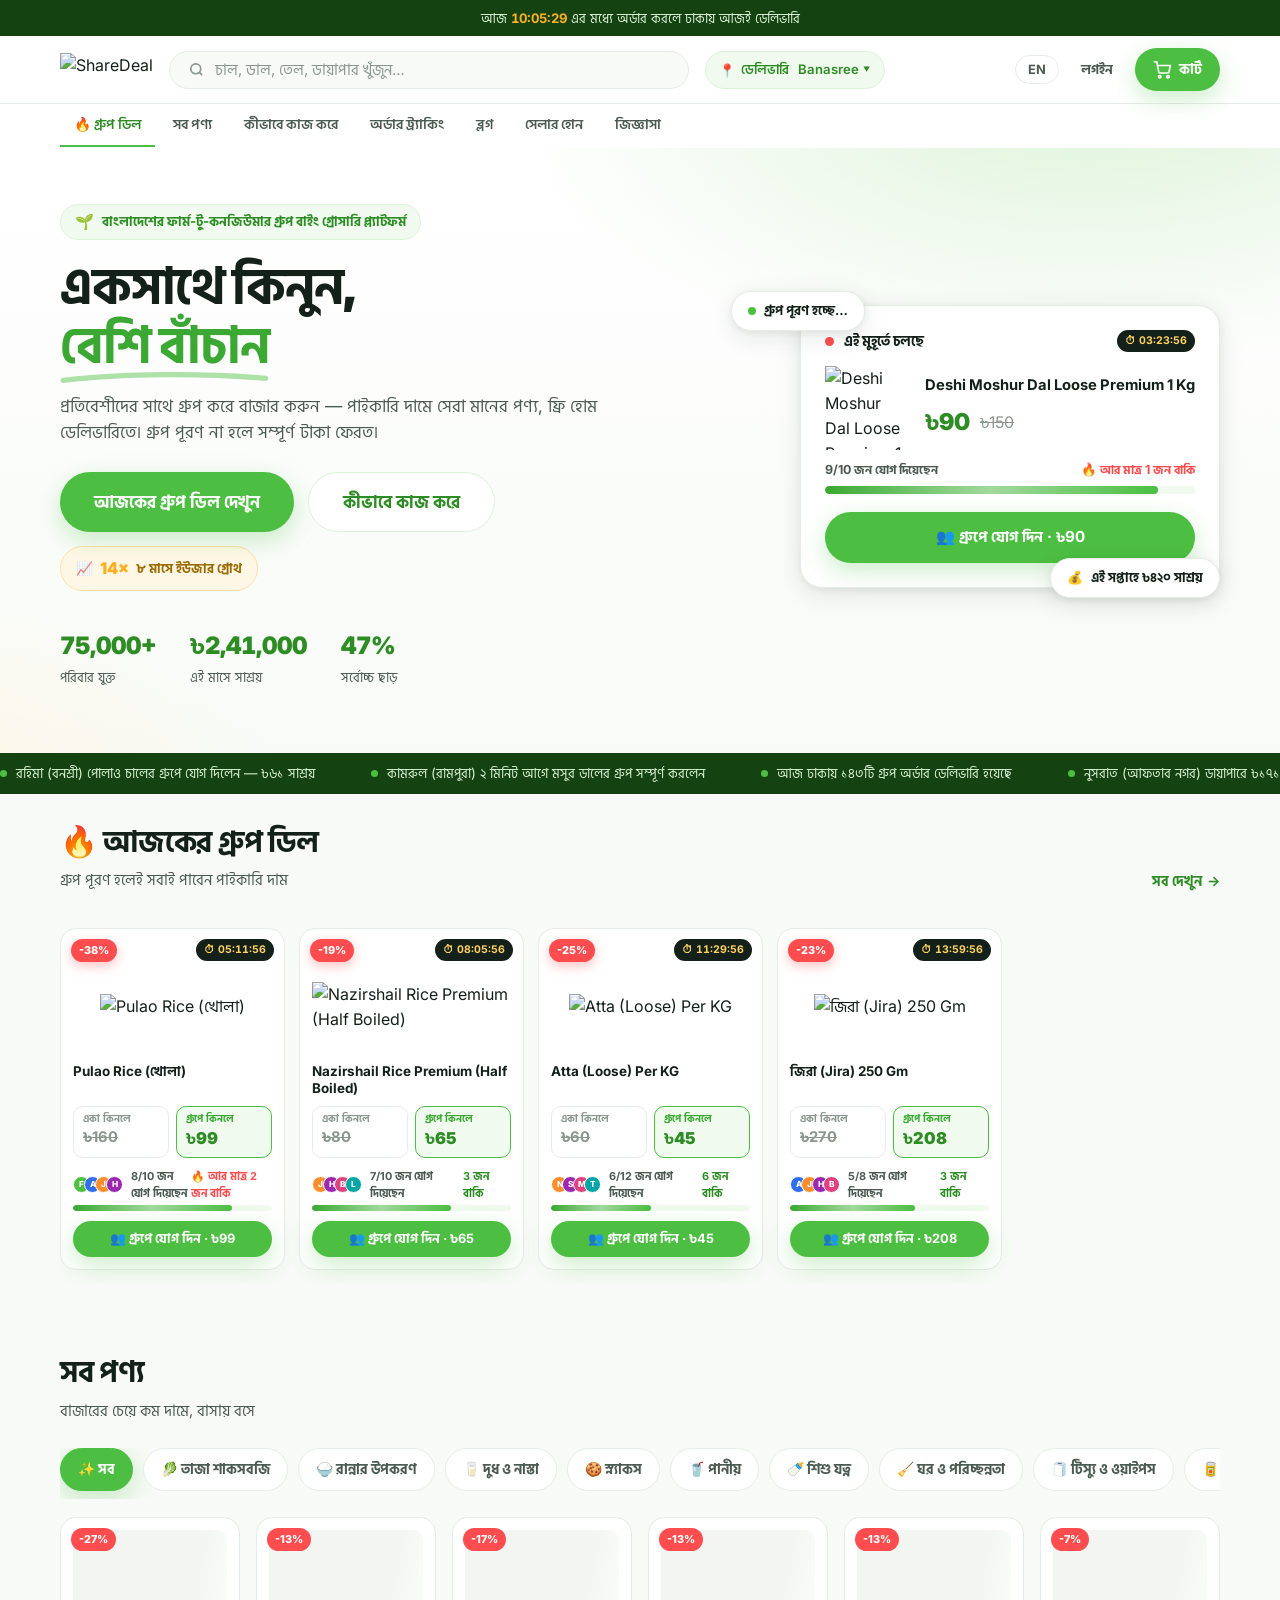
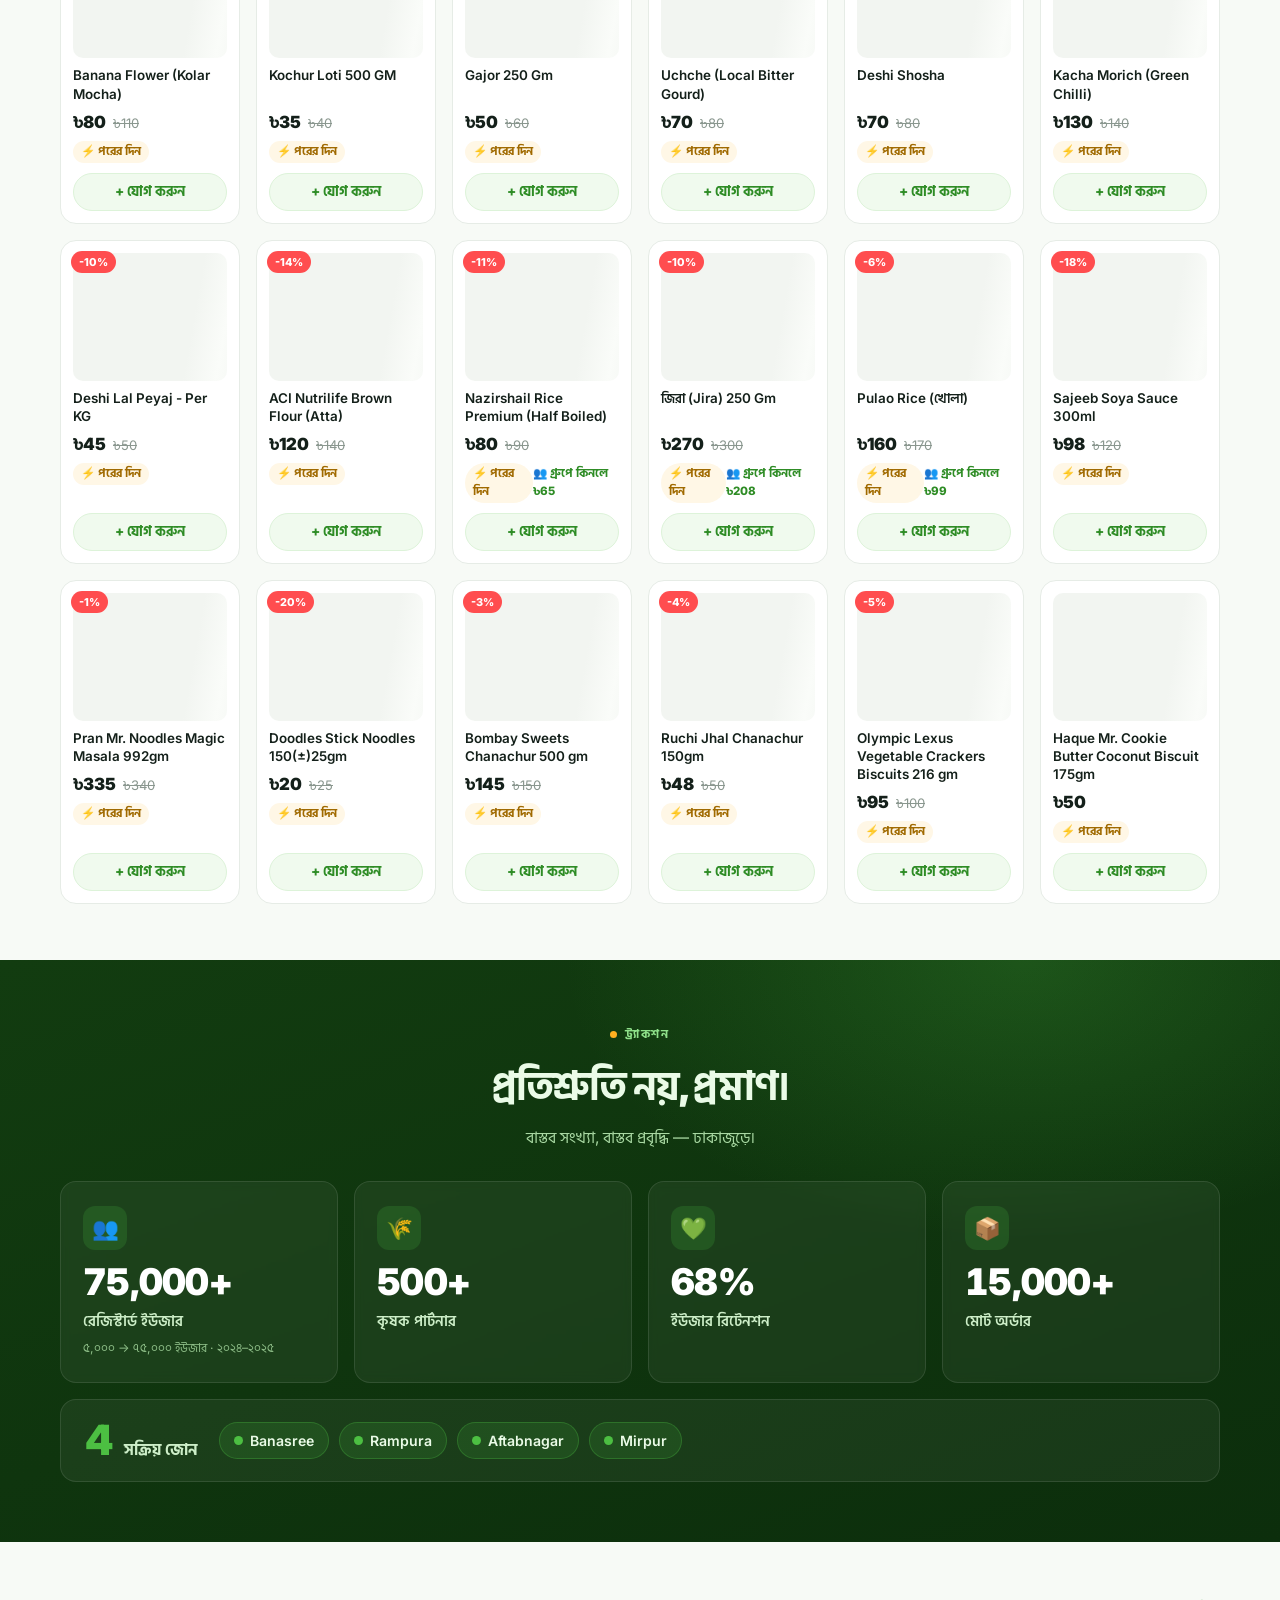
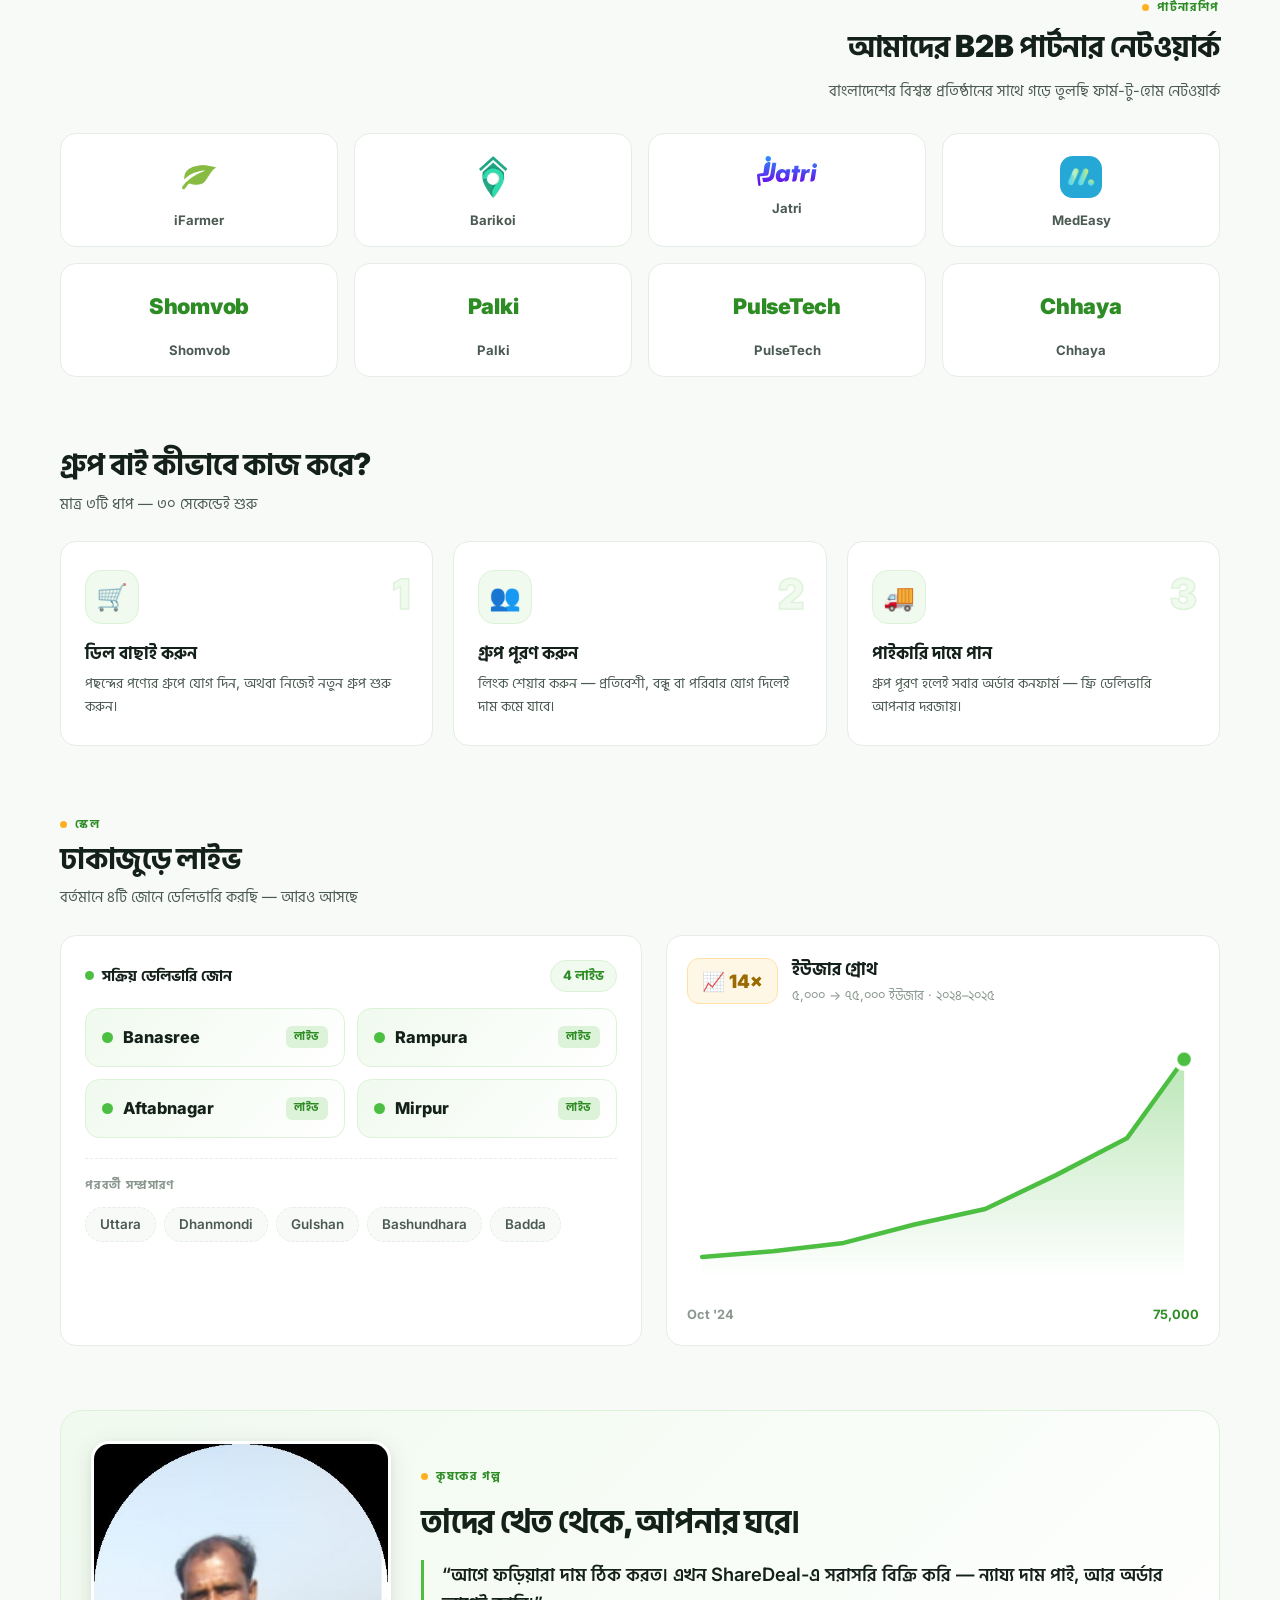
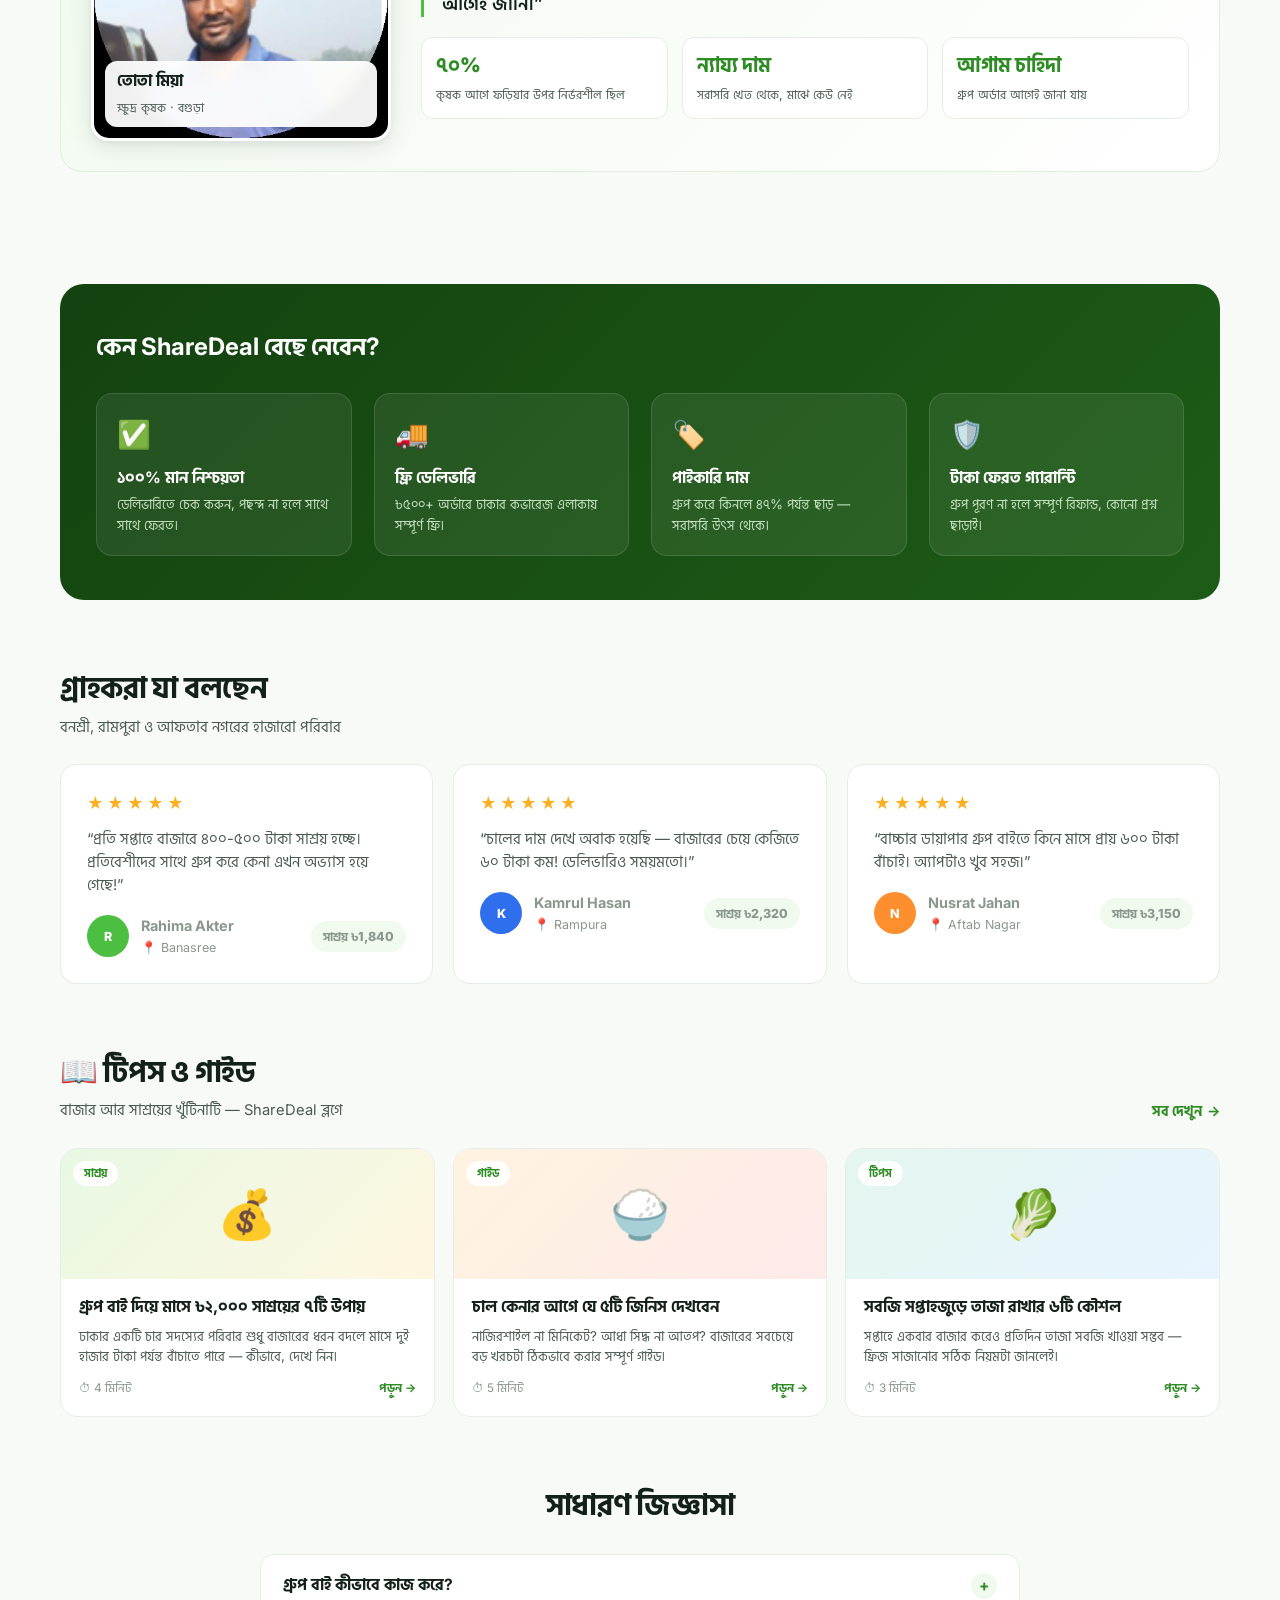
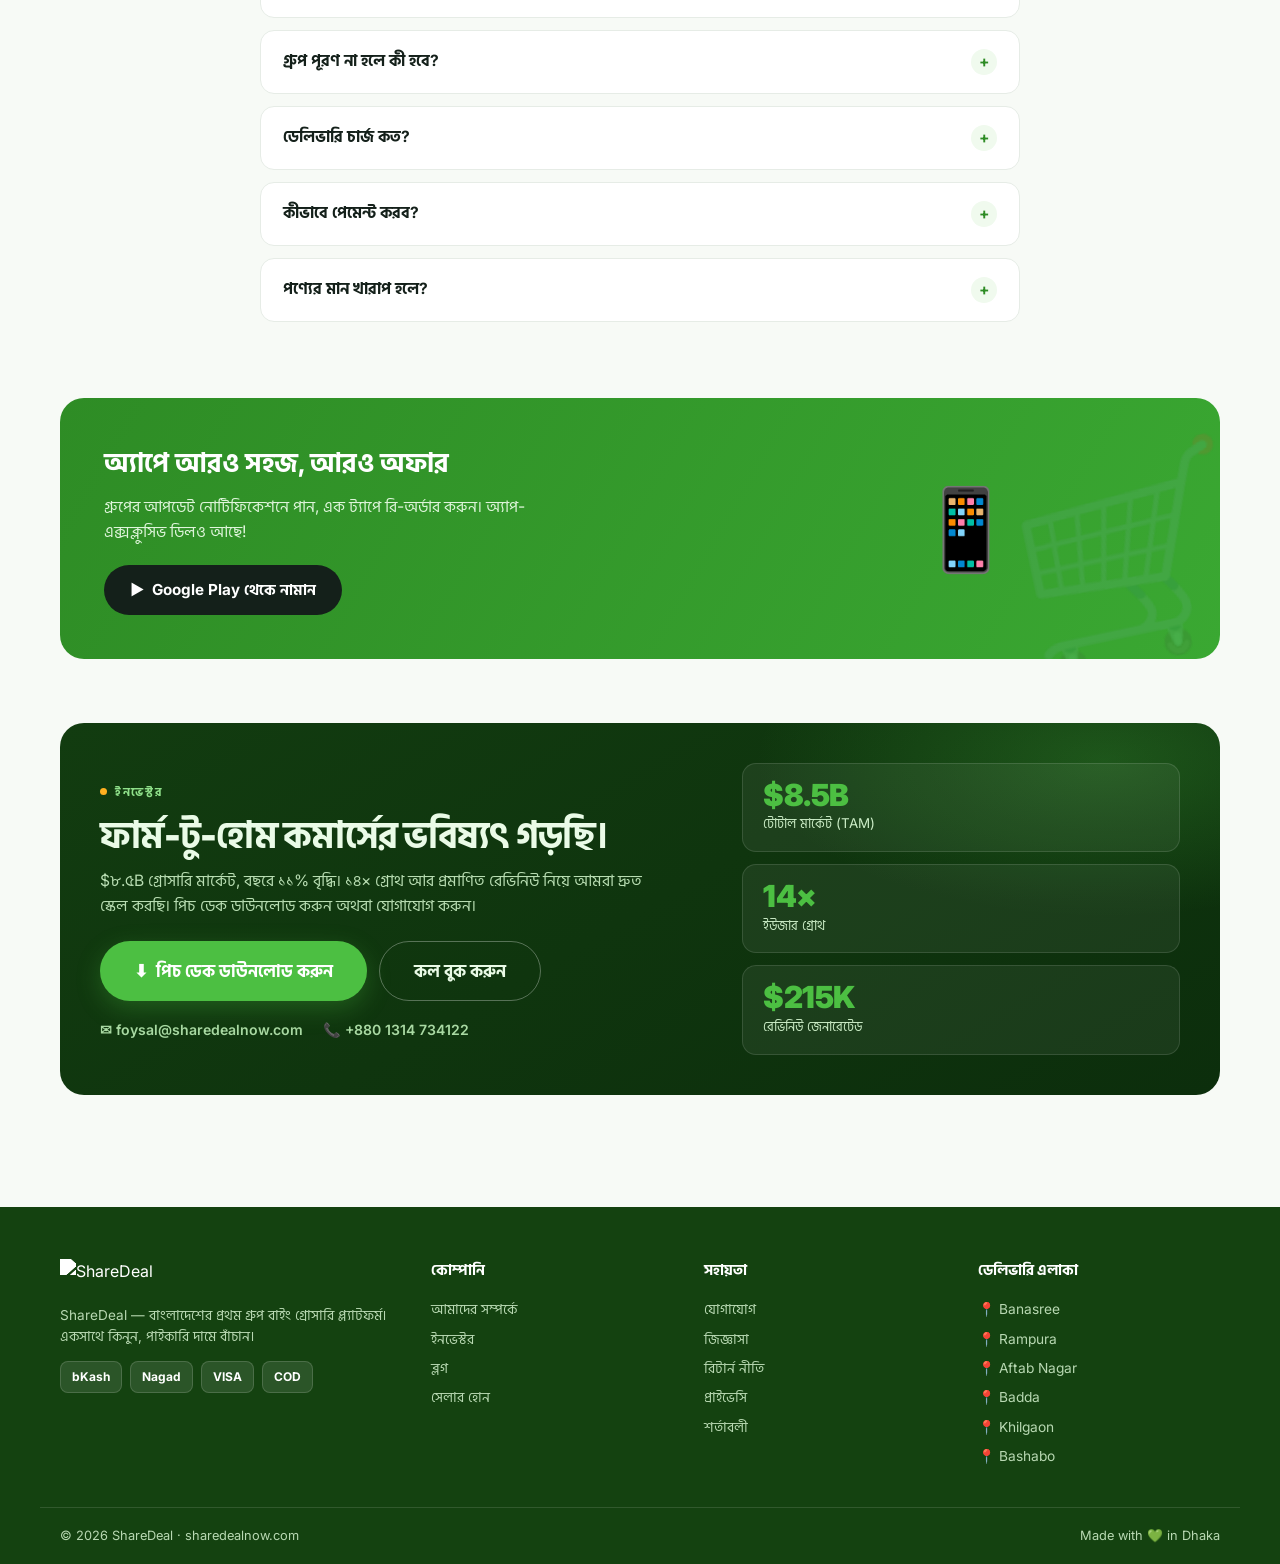
==== commit 35443a74: "Add investor-grade credibility sections to homepage - Fix stat counters: real numbers show immediate" ====
--- a/index.html
+++ b/index.html
@@ -19,6 +19,7 @@
 <section class="hero">
   <div class="wrap hero-in">
     <div class="reveal in">
+      <div class="hero-eyebrow"><span class="he-leaf">🌱</span> <span data-i18n="hero_eyebrow"></span></div>
       <h1><span data-i18n="hero_t1"></span><br><span class="accent"><span data-i18n="hero_t2"></span>
         <svg viewBox="0 0 200 12" fill="none"><path d="M3 9 C60 2, 140 2, 197 7" stroke="#4cbf42" stroke-width="5" stroke-linecap="round" opacity=".45"/></svg>
       </span></h1>
@@ -26,11 +27,12 @@
       <div class="hero-cta">
         <a href="#deals" class="btn btn-primary btn-lg" data-i18n="hero_cta1"></a>
         <a href="#how" class="btn btn-ghost btn-lg" data-i18n="hero_cta2"></a>
+        <span class="momentum-pill">📈 <b>14×</b> <span data-i18n="hero_momentum"></span></span>
       </div>
       <div class="hero-stats">
-        <div class="stat"><b data-count="10000" data-suffix="+">0</b><span data-i18n="stat1"></span></div>
-        <div class="stat"><b data-count="241000" data-prefix="৳">0</b><span data-i18n="stat2"></span></div>
-        <div class="stat"><b data-count="47" data-suffix="%">0</b><span data-i18n="stat3"></span></div>
+        <div class="stat"><b data-count="75000" data-suffix="+">75,000+</b><span data-i18n="stat1"></span></div>
+        <div class="stat"><b data-count="241000" data-prefix="৳">৳241,000</b><span data-i18n="stat2"></span></div>
+        <div class="stat"><b data-count="47" data-suffix="%">47%</b><span data-i18n="stat3"></span></div>
       </div>
     </div>
 
@@ -44,6 +46,91 @@
 
 <!-- ========== SOCIAL PROOF TICKER ========== -->
 <div class="ticker"><div class="ticker-track" id="tickerTrack"></div></div>
+
+<!-- ========== GROUP DEALS ========== -->
+<section class="section" id="deals" style="padding-top:24px">
+  <div class="wrap">
+    <div class="section-head reveal"><div>
+      <h2>🔥 <span data-i18n="deals_title"></span></h2><div class="sub" data-i18n="deals_sub"></div>
+    </div><a class="see-all" href="#shop"><span data-i18n="see_all"></span> →</a></div>
+    <div class="deal-rail" id="dealRail"></div>
+  </div>
+</section>
+
+<!-- ========== BEST SELLERS + SHOP ========== -->
+<section class="section" id="shop" style="padding-top:8px">
+  <div class="wrap">
+    <div class="section-head reveal"><div>
+      <h2 data-i18n="shop_title"></h2><div class="sub" data-i18n="shop_sub"></div>
+    </div></div>
+    <div class="chips" id="catChips"></div>
+    <div class="grid" id="prodGrid" style="margin-top:18px"></div>
+  </div>
+</section>
+
+<!-- ========== TRACTION (proof band) ========== -->
+<section class="trc-band" id="traction">
+  <div class="wrap">
+    <div class="trc-head reveal">
+      <div class="eyebrow eyebrow-light"><span class="e-dot"></span> <span data-i18n="trc_eyebrow"></span></div>
+      <h2 data-i18n="trc_title"></h2>
+      <p data-i18n="trc_sub"></p>
+    </div>
+    <div class="trc-grid">
+      <div class="trc-card reveal" style="--d:0s">
+        <div class="trc-ic">👥</div>
+        <b data-count="75000" data-suffix="+">75,000+</b>
+        <span data-i18n="trc_users"></span>
+        <small data-i18n="trc_growth_note"></small>
+      </div>
+      <div class="trc-card reveal" style="--d:.08s">
+        <div class="trc-ic">🌾</div>
+        <b data-count="500" data-suffix="+">500+</b>
+        <span data-i18n="trc_farmers"></span>
+      </div>
+      <div class="trc-card reveal" style="--d:.16s">
+        <div class="trc-ic">💚</div>
+        <b data-count="68" data-suffix="%">68%</b>
+        <span data-i18n="trc_ret"></span>
+      </div>
+      <div class="trc-card reveal" style="--d:.24s">
+        <div class="trc-ic">📦</div>
+        <b data-count="15000" data-suffix="+">15,000+</b>
+        <span data-i18n="trc_orders"></span>
+      </div>
+    </div>
+    <div class="trc-zones reveal">
+      <div class="trc-zones-l"><span class="trc-big">4</span> <span data-i18n="trc_zones_v"></span></div>
+      <div class="trc-zones-r">
+        <span class="zpill"><span class="live-dot"></span>Banasree</span>
+        <span class="zpill"><span class="live-dot"></span>Rampura</span>
+        <span class="zpill"><span class="live-dot"></span>Aftabnagar</span>
+        <span class="zpill"><span class="live-dot"></span>Mirpur</span>
+      </div>
+    </div>
+  </div>
+</section>
+
+<!-- ========== PARTNER / SOCIAL PROOF ========== -->
+<section class="section partners" id="partners" style="padding-bottom:8px">
+  <div class="wrap">
+    <div class="section-head reveal" style="justify-content:center;text-align:center;flex-direction:column;gap:6px">
+      <div class="eyebrow"><span class="e-dot"></span> <span data-i18n="prt_eyebrow"></span></div>
+      <h2 data-i18n="prt_title"></h2>
+      <div class="sub" data-i18n="prt_sub"></div>
+    </div>
+    <div class="logo-strip reveal">
+      <div class="logo-tile"><img src="assets/logos/ifarmer.png" alt="iFarmer"><span>iFarmer</span></div>
+      <div class="logo-tile"><img src="assets/logos/barikoi.png" alt="Barikoi"><span>Barikoi</span></div>
+      <div class="logo-tile"><img class="lt-wide" src="assets/logos/jatri.svg" alt="Jatri"><span>Jatri</span></div>
+      <div class="logo-tile"><img src="assets/logos/medeasy.svg" alt="MedEasy"><span>MedEasy</span></div>
+      <div class="logo-tile txt"><span class="lt-name">Shomvob</span><span>Shomvob</span></div>
+      <div class="logo-tile txt"><span class="lt-name">Palki</span><span>Palki</span></div>
+      <div class="logo-tile txt"><span class="lt-name">PulseTech</span><span>PulseTech</span></div>
+      <div class="logo-tile txt"><span class="lt-name">Chhaya</span><span>Chhaya</span></div>
+    </div>
+  </div>
+</section>
 
 <!-- ========== HOW IT WORKS ========== -->
 <section class="section" id="how">
@@ -59,24 +146,82 @@
   </div>
 </section>
 
-<!-- ========== GROUP DEALS ========== -->
-<section class="section" id="deals" style="padding-top:8px">
-  <div class="wrap">
-    <div class="section-head reveal"><div>
-      <h2>🔥 <span data-i18n="deals_title"></span></h2><div class="sub" data-i18n="deals_sub"></div>
-    </div><a class="see-all" href="#shop"><span data-i18n="see_all"></span> →</a></div>
-    <div class="deal-rail" id="dealRail"></div>
-  </div>
-</section>
-
-<!-- ========== BEST SELLERS + SHOP ========== -->
-<section class="section" id="shop" style="padding-top:8px">
-  <div class="wrap">
-    <div class="section-head reveal"><div>
-      <h2 data-i18n="shop_title"></h2><div class="sub" data-i18n="shop_sub"></div>
+<!-- ========== SCALE: DHAKA MAP + GROWTH ========== -->
+<section class="section scale" id="scale" style="padding-top:8px">
+  <div class="wrap">
+    <div class="section-head reveal"><div>
+      <div class="eyebrow"><span class="e-dot"></span> <span data-i18n="map_eyebrow"></span></div>
+      <h2 data-i18n="map_title"></h2><div class="sub" data-i18n="map_sub"></div>
     </div></div>
-    <div class="chips" id="catChips"></div>
-    <div class="grid" id="prodGrid" style="margin-top:18px"></div>
+    <div class="scale-grid">
+      <!-- highlighted delivery zones -->
+      <div class="zones-wrap reveal">
+        <div class="zones-head">
+          <span><span class="live-dot"></span> <b data-i18n="map_zones_h"></b></span>
+          <span class="zones-count">4 <span data-i18n="map_live"></span></span>
+        </div>
+        <div class="zones-grid">
+          <div class="zone-hi"><span class="zh-dot"></span><b>Banasree</b><span class="zh-tag" data-i18n="map_live"></span></div>
+          <div class="zone-hi"><span class="zh-dot"></span><b>Rampura</b><span class="zh-tag" data-i18n="map_live"></span></div>
+          <div class="zone-hi"><span class="zh-dot"></span><b>Aftabnagar</b><span class="zh-tag" data-i18n="map_live"></span></div>
+          <div class="zone-hi"><span class="zh-dot"></span><b>Mirpur</b><span class="zh-tag" data-i18n="map_live"></span></div>
+        </div>
+        <div class="zones-next">
+          <span class="zn-label" data-i18n="map_next_h"></span>
+          <div class="zn-pills">
+            <span class="zn-pill">Uttara</span>
+            <span class="zn-pill">Dhanmondi</span>
+            <span class="zn-pill">Gulshan</span>
+            <span class="zn-pill">Bashundhara</span>
+            <span class="zn-pill">Badda</span>
+          </div>
+        </div>
+      </div>
+      <!-- growth curve -->
+      <div class="growth-wrap reveal" style="--d:.12s">
+        <div class="growth-top">
+          <span class="growth-badge">📈 14×</span>
+          <div><b data-i18n="trc_growth_l"></b><small data-i18n="trc_growth_note"></small></div>
+        </div>
+        <svg class="growth-chart" viewBox="0 0 340 190" preserveAspectRatio="none" role="img" aria-label="User growth curve">
+          <defs>
+            <linearGradient id="grArea" x1="0" y1="0" x2="0" y2="1">
+              <stop offset="0%" stop-color="#4cbf42" stop-opacity=".38"/>
+              <stop offset="100%" stop-color="#4cbf42" stop-opacity="0"/>
+            </linearGradient>
+          </defs>
+          <path class="gr-area" d="M10,160.6 L57,156.9 L104,151.3 L151,139.1 L198,128.8 L245,106.3 L292,81.9 L330,29.4 L330,175 L10,175 Z" fill="url(#grArea)"/>
+          <path class="gr-line" d="M10,160.6 L57,156.9 L104,151.3 L151,139.1 L198,128.8 L245,106.3 L292,81.9 L330,29.4" fill="none"/>
+          <circle class="gr-end" cx="330" cy="29.4" r="6"/>
+        </svg>
+        <div class="growth-axis"><span>Oct '24</span><span>75,000</span></div>
+      </div>
+    </div>
+  </div>
+</section>
+
+<!-- ========== FARMER STORY ========== -->
+<section class="section farmer" id="farmer" style="padding-top:8px">
+  <div class="wrap">
+    <div class="farmer-card reveal">
+      <div class="farmer-media">
+        <img src="assets/team/farmer-tota.png" alt="Tota Mia, smallholder farmer in Bogura">
+        <div class="farmer-id">
+          <b data-i18n="frm_name"></b>
+          <span data-i18n="frm_role"></span>
+        </div>
+      </div>
+      <div class="farmer-body">
+        <div class="eyebrow"><span class="e-dot"></span> <span data-i18n="frm_eyebrow"></span></div>
+        <h2 data-i18n="frm_title"></h2>
+        <blockquote data-i18n="frm_quote"></blockquote>
+        <div class="farmer-proof">
+          <div><b data-i18n="frm_p1t"></b><span data-i18n="frm_p1s"></span></div>
+          <div><b data-i18n="frm_p2t"></b><span data-i18n="frm_p2s"></span></div>
+          <div><b data-i18n="frm_p3t"></b><span data-i18n="frm_p3s"></span></div>
+        </div>
+      </div>
+    </div>
   </div>
 </section>
 
@@ -105,6 +250,43 @@
   </div>
 </section>
 
+<!-- ========== OUR STORY / FOUNDERS (hidden for now — re-enable by removing display:none) ========== -->
+<section class="section our-story" id="our-story" style="padding-top:8px;display:none">
+  <div class="wrap">
+    <div class="section-head reveal" style="justify-content:center;text-align:center;flex-direction:column;gap:6px">
+      <div class="eyebrow"><span class="e-dot"></span> <span data-i18n="team_eyebrow"></span></div>
+      <h2 data-i18n="team_title"></h2>
+      <div class="sub" style="max-width:40rem" data-i18n="team_sub"></div>
+    </div>
+    <div class="founders">
+      <div class="founder reveal">
+        <div class="founder-photo"><img src="assets/team/foysal.png" alt="Foysal Rabby, CEO & Founder"></div>
+        <div class="founder-info">
+          <b>Foysal Rabby</b>
+          <span class="founder-role" data-i18n="team_foysal_role"></span>
+          <p data-i18n="team_foysal_bio"></p>
+          <a class="li-btn" href="https://www.linkedin.com/company/sharedealnow/" target="_blank" rel="noopener">
+            <svg viewBox="0 0 24 24" width="15" height="15" fill="currentColor"><path d="M20.45 20.45h-3.56v-5.57c0-1.33-.03-3.04-1.85-3.04-1.85 0-2.13 1.45-2.13 2.94v5.67H9.35V9h3.42v1.56h.05c.48-.9 1.64-1.85 3.37-1.85 3.6 0 4.27 2.37 4.27 5.46v6.28zM5.34 7.43a2.06 2.06 0 1 1 0-4.12 2.06 2.06 0 0 1 0 4.12zM7.12 20.45H3.55V9h3.57v11.45zM22.22 0H1.77C.79 0 0 .77 0 1.72v20.56C0 23.23.79 24 1.77 24h20.45c.98 0 1.78-.77 1.78-1.72V1.72C24 .77 23.2 0 22.22 0z"/></svg>
+            <span data-i18n="team_linkedin"></span>
+          </a>
+        </div>
+      </div>
+      <div class="founder reveal" style="--d:.1s">
+        <div class="founder-photo"><img src="assets/team/omer.png" alt="Md. Omer Arafat, CTO & Co-Founder"></div>
+        <div class="founder-info">
+          <b>Md. Omer Arafat</b>
+          <span class="founder-role" data-i18n="team_omer_role"></span>
+          <p data-i18n="team_omer_bio"></p>
+          <a class="li-btn" href="https://www.linkedin.com/company/sharedealnow/" target="_blank" rel="noopener">
+            <svg viewBox="0 0 24 24" width="15" height="15" fill="currentColor"><path d="M20.45 20.45h-3.56v-5.57c0-1.33-.03-3.04-1.85-3.04-1.85 0-2.13 1.45-2.13 2.94v5.67H9.35V9h3.42v1.56h.05c.48-.9 1.64-1.85 3.37-1.85 3.6 0 4.27 2.37 4.27 5.46v6.28zM5.34 7.43a2.06 2.06 0 1 1 0-4.12 2.06 2.06 0 0 1 0 4.12zM7.12 20.45H3.55V9h3.57v11.45zM22.22 0H1.77C.79 0 0 .77 0 1.72v20.56C0 23.23.79 24 1.77 24h20.45c.98 0 1.78-.77 1.78-1.72V1.72C24 .77 23.2 0 22.22 0z"/></svg>
+            <span data-i18n="team_linkedin"></span>
+          </a>
+        </div>
+      </div>
+    </div>
+  </div>
+</section>
+
 <!-- ========== BLOG TEASER ========== -->
 <section class="section" style="padding-top:8px">
   <div class="wrap">
@@ -135,6 +317,32 @@
         <a class="btn btn-dark" href="https://play.google.com/store/apps/details?id=com.selefe.selefe" target="_blank" rel="noopener">▶ <span data-i18n="app_cta"></span></a>
       </div>
       <div style="font-size:5rem;text-align:center">📱</div>
+    </div>
+  </div>
+</section>
+
+<!-- ========== INVESTORS ========== -->
+<section class="section investors" id="investors" style="padding-top:8px">
+  <div class="wrap">
+    <div class="inv-card reveal">
+      <div class="inv-left">
+        <div class="eyebrow eyebrow-light"><span class="e-dot"></span> <span data-i18n="inv_eyebrow"></span></div>
+        <h2 data-i18n="inv_title"></h2>
+        <p data-i18n="inv_p"></p>
+        <div class="inv-cta">
+          <a class="btn btn-primary btn-lg" href="assets/ShareDeal-PitchDeck.pdf" download target="_blank" rel="noopener">⬇ <span data-i18n="inv_cta_deck"></span></a>
+          <a class="btn btn-ghost-light btn-lg" href="tel:+8801314734122" data-i18n="inv_cta_call"></a>
+        </div>
+        <div class="inv-contact">
+          <a href="mailto:foysal@sharedealnow.com">✉ foysal@sharedealnow.com</a>
+          <a href="tel:+8801314734122">📞 +880 1314 734122</a>
+        </div>
+      </div>
+      <div class="inv-stats">
+        <div class="inv-stat"><b>$8.5B</b><span data-i18n="inv_s1"></span></div>
+        <div class="inv-stat"><b>14×</b><span data-i18n="inv_s2"></span></div>
+        <div class="inv-stat"><b>$215K</b><span data-i18n="inv_s3"></span></div>
+      </div>
     </div>
   </div>
 </section>
@@ -243,15 +451,8 @@
   a.style.maxHeight = open ? a.scrollHeight + 'px' : 0;
 });
 
-/* animated hero stats */
-$$('[data-count]').forEach(el => {
-  const io = new IntersectionObserver(es => es.forEach(e => {
-    if (!e.isIntersecting) return;
-    countUp(el, Number(el.dataset.count), el.dataset.prefix || '', el.dataset.suffix || '');
-    io.disconnect();
-  }));
-  io.observe(el);
-});
+/* stat counters — real numbers visible immediately, no zero flash */
+initCounters();
 
 initReveals();
 initLazyImages();
--- a/css/main.css
+++ b/css/main.css
@@ -1202,3 +1202,290 @@
   .otp-box { width: 50px; height: 56px; font-size: 1.4rem; }
   .gm-cta .btn-lg { padding: 14px 20px; font-size: .95rem; }
 }
+
+/* ============================================================
+   Credibility / traction / social-proof sections (2026 add)
+   ============================================================ */
+
+/* shared eyebrow label */
+.eyebrow {
+  display: inline-flex; align-items: center; gap: 8px;
+  font-size: .74rem; font-weight: 800; letter-spacing: .14em;
+  text-transform: uppercase; color: var(--green-700);
+}
+.eyebrow .e-dot { width: 7px; height: 7px; border-radius: 50%; background: var(--amber); flex: none; }
+.eyebrow-light { color: #8fe08a; }
+
+/* hero positioning + momentum */
+.hero-eyebrow {
+  display: inline-flex; align-items: center; gap: 8px;
+  background: var(--green-050); border: 1px solid var(--green-100);
+  color: var(--green-700); font-weight: 700; font-size: .84rem;
+  padding: 7px 14px; border-radius: 999px; margin-bottom: 16px;
+  line-height: 1.3;
+}
+.hero-eyebrow .he-leaf { font-size: .95rem; }
+.momentum-pill {
+  display: inline-flex; align-items: center; gap: 7px;
+  background: var(--amber-050); border: 1px solid #ffe1a6;
+  color: #9a6b00; font-weight: 700; font-size: .84rem;
+  padding: 9px 15px; border-radius: 999px; align-self: center;
+}
+.momentum-pill b { color: var(--amber); font-weight: 900; font-size: 1rem; }
+
+/* nav investors link */
+.navlink-inv { color: var(--green-700); font-weight: 800; }
+
+/* ============ Traction band ============ */
+.trc-band {
+  background: linear-gradient(160deg, #123c10, #0c2e0c);
+  color: #eafbe7; padding: 60px 0; position: relative; overflow: hidden;
+}
+.trc-band::before {
+  content: ""; position: absolute; inset: 0;
+  background: radial-gradient(60% 80% at 80% 0%, rgba(76,191,66,.22), transparent 60%);
+  pointer-events: none;
+}
+.trc-head { text-align: center; margin-bottom: 32px; position: relative; }
+.trc-head h2 { font-size: clamp(1.7rem, 3.4vw, 2.5rem); font-weight: 900; letter-spacing: -.02em; margin-top: 10px; }
+.trc-head p { color: #a9d9a3; margin-top: 8px; font-size: 1rem; }
+.trc-grid { display: grid; grid-template-columns: repeat(4, 1fr); gap: 16px; position: relative; }
+.trc-card {
+  background: rgba(255,255,255,.05); border: 1px solid rgba(255,255,255,.1);
+  border-radius: var(--radius); padding: 24px 22px; backdrop-filter: blur(4px);
+  transition: transform .25s var(--ease-out), background .25s;
+}
+.trc-card:hover { transform: translateY(-4px); background: rgba(255,255,255,.08); }
+.trc-ic {
+  width: 44px; height: 44px; border-radius: 12px; margin-bottom: 14px;
+  background: rgba(76,191,66,.18); display: flex; align-items: center; justify-content: center;
+  font-size: 1.35rem;
+}
+.trc-card b {
+  display: block; font-size: 2.3rem; font-weight: 900; line-height: 1;
+  color: #fff; font-variant-numeric: tabular-nums; letter-spacing: -.02em;
+}
+.trc-card > span { display: block; margin-top: 8px; font-size: .95rem; font-weight: 600; color: #cdeec8; }
+.trc-card small { display: block; margin-top: 6px; font-size: .76rem; color: #8fbf89; }
+
+.trc-zones {
+  margin-top: 16px; position: relative;
+  display: flex; align-items: center; gap: 22px; flex-wrap: wrap;
+  background: rgba(255,255,255,.05); border: 1px solid rgba(255,255,255,.1);
+  border-radius: var(--radius); padding: 20px 24px;
+}
+.trc-zones-l { display: flex; align-items: baseline; gap: 10px; font-size: 1rem; font-weight: 700; color: #cdeec8; white-space: nowrap; }
+.trc-zones-l .trc-big { font-size: 2.6rem; font-weight: 900; color: var(--green); line-height: 1; }
+.trc-zones-r { display: flex; gap: 10px; flex-wrap: wrap; }
+.zpill {
+  display: inline-flex; align-items: center; gap: 7px;
+  background: rgba(76,191,66,.14); border: 1px solid rgba(76,191,66,.3);
+  color: #eafbe7; font-weight: 600; font-size: .88rem; padding: 7px 14px; border-radius: 999px;
+}
+.zpill .live-dot { background: var(--green); box-shadow: 0 0 0 0 rgba(76,191,66,.6); }
+
+/* ============ Partner logo strip ============ */
+.logo-strip {
+  display: grid; grid-template-columns: repeat(4, 1fr); gap: 16px; margin-top: 30px;
+}
+.logo-tile {
+  background: #fff; border: 1px solid var(--line); border-radius: var(--radius);
+  padding: 22px 16px 16px; display: flex; flex-direction: column; align-items: center; gap: 12px;
+  transition: transform .25s var(--ease-out), box-shadow .25s, border-color .25s;
+}
+.logo-tile:hover { transform: translateY(-4px); box-shadow: var(--shadow-2); border-color: var(--green-100); }
+.logo-tile img { height: 42px; width: auto; max-width: 130px; object-fit: contain; }
+.logo-tile img.lt-wide { height: 30px; }
+.logo-tile > span { font-size: .82rem; font-weight: 700; color: var(--ink-2); }
+.logo-tile.txt .lt-name {
+  height: 42px; display: flex; align-items: center; justify-content: center;
+  font-size: 1.35rem; font-weight: 900; color: var(--green-700); letter-spacing: -.01em;
+}
+
+/* ============ Scale: Dhaka map + growth ============ */
+.scale-grid { display: grid; grid-template-columns: 1.05fr 1fr; gap: 24px; align-items: stretch; }
+.map-wrap, .growth-wrap {
+  background: #fff; border: 1px solid var(--line); border-radius: var(--radius);
+  padding: 20px; position: relative;
+}
+.dhaka-map { width: 100%; height: auto; display: block; max-height: 380px; }
+.dhaka-map .landmass { fill: var(--green-050); stroke: var(--green-100); stroke-width: 2; }
+.dhaka-map .river { stroke: #bfe0f5; stroke-width: 6; stroke-linecap: round; opacity: .8; }
+.dhaka-map .soon-marker circle { fill: var(--ink-3); opacity: .38; }
+.dhaka-map .zone-marker .pin { fill: var(--green); stroke: #fff; stroke-width: 2.5; }
+.dhaka-map .zone-marker .pulse { fill: var(--green); opacity: .28; transform-origin: center; animation: mapPulse 2.4s ease-out infinite; }
+.dhaka-map .zone-marker:nth-child(6) .pulse { animation-delay: .3s; }
+.dhaka-map .zone-marker:nth-child(7) .pulse { animation-delay: .8s; }
+.dhaka-map .zone-marker:nth-child(8) .pulse { animation-delay: 1.3s; }
+.dhaka-map .zone-marker text { font: 800 13px var(--font); fill: var(--green-900); paint-order: stroke; stroke: #fff; stroke-width: 3px; }
+@keyframes mapPulse { 0% { transform: scale(.5); opacity: .5; } 80%,100% { transform: scale(1.5); opacity: 0; } }
+.map-legend { display: flex; gap: 18px; justify-content: center; margin-top: 6px; font-size: .82rem; color: var(--ink-2); font-weight: 600; }
+.map-legend span { display: inline-flex; align-items: center; gap: 7px; }
+.map-legend .lg { width: 11px; height: 11px; border-radius: 50%; }
+.map-legend .lg.live { background: var(--green); }
+.map-legend .lg.soon { background: var(--ink-3); opacity: .45; }
+
+.growth-wrap { display: flex; flex-direction: column; }
+.growth-top { display: flex; align-items: center; gap: 14px; margin-bottom: 8px; }
+.growth-badge {
+  background: var(--amber-050); border: 1px solid #ffe1a6; color: #9a6b00;
+  font-weight: 900; font-size: 1.15rem; padding: 8px 14px; border-radius: 12px; white-space: nowrap;
+}
+.growth-top b { display: block; font-size: 1.05rem; }
+.growth-top small { color: var(--ink-3); font-size: .8rem; }
+.growth-chart { width: 100%; flex: 1; min-height: 150px; margin-top: auto; }
+.growth-chart .gr-line { stroke: var(--green); stroke-width: 3; stroke-linecap: round; stroke-linejoin: round;
+  stroke-dasharray: 620; stroke-dashoffset: 620; animation: drawLine 2s var(--ease-out) forwards; }
+.growth-chart .gr-area { opacity: 0; animation: fadeArea .8s ease 1.1s forwards; }
+.growth-chart .gr-end { fill: var(--green); stroke: #fff; stroke-width: 3; opacity: 0; animation: fadeArea .4s ease 1.9s forwards; }
+@keyframes drawLine { to { stroke-dashoffset: 0; } }
+@keyframes fadeArea { to { opacity: 1; } }
+.growth-axis { display: flex; justify-content: space-between; font-size: .8rem; font-weight: 700; color: var(--ink-3); margin-top: 4px; }
+.growth-axis span:last-child { color: var(--green-700); }
+
+/* ============ Farmer story ============ */
+.farmer-card {
+  display: grid; grid-template-columns: 300px 1fr; gap: 30px; align-items: center;
+  background: linear-gradient(135deg, var(--green-050), #fff);
+  border: 1px solid var(--green-100); border-radius: 22px; padding: 30px;
+}
+.farmer-media { position: relative; }
+.farmer-media > img {
+  width: 100%; aspect-ratio: 1; object-fit: cover; border-radius: 18px;
+  border: 3px solid #fff; box-shadow: var(--shadow-2);
+}
+.farmer-id {
+  position: absolute; left: 14px; bottom: 14px; right: 14px;
+  background: rgba(255,255,255,.94); backdrop-filter: blur(6px);
+  border-radius: 12px; padding: 8px 12px;
+}
+.farmer-id b { display: block; font-size: .98rem; }
+.farmer-id span { font-size: .78rem; color: var(--ink-2); }
+.farmer-body h2 { font-size: clamp(1.4rem, 2.6vw, 2rem); font-weight: 900; letter-spacing: -.01em; margin: 10px 0 14px; }
+.farmer-body blockquote {
+  font-size: 1.15rem; line-height: 1.55; font-weight: 600; color: var(--ink);
+  position: relative; padding-left: 18px; border-left: 3px solid var(--green);
+  margin-bottom: 20px;
+}
+.farmer-body blockquote::before { content: "\201C"; }
+.farmer-body blockquote::after { content: "\201D"; }
+.farmer-proof { display: grid; grid-template-columns: repeat(3, 1fr); gap: 14px; }
+.farmer-proof > div { background: #fff; border: 1px solid var(--line); border-radius: 12px; padding: 12px 14px; }
+.farmer-proof b { display: block; font-size: 1.25rem; font-weight: 900; color: var(--green-700); }
+.farmer-proof span { font-size: .78rem; color: var(--ink-2); }
+
+/* ============ Founders / our story ============ */
+.founders { display: grid; grid-template-columns: repeat(2, 1fr); gap: 20px; margin-top: 30px; }
+.founder {
+  display: flex; gap: 20px; align-items: center;
+  background: #fff; border: 1px solid var(--line); border-radius: var(--radius); padding: 22px;
+  transition: transform .25s var(--ease-out), box-shadow .25s;
+}
+.founder:hover { transform: translateY(-4px); box-shadow: var(--shadow-2); }
+.founder-photo { flex: none; width: 116px; height: 116px; border-radius: 16px; overflow: hidden; border: 2px solid var(--green-100); background: var(--green-050); }
+.founder-photo img { width: 100%; height: 100%; object-fit: cover; object-position: top center; }
+.founder-info b { font-size: 1.12rem; font-weight: 900; }
+.founder-role { display: block; color: var(--green-700); font-weight: 700; font-size: .84rem; margin-bottom: 8px; }
+.founder-info p { font-size: .86rem; color: var(--ink-2); line-height: 1.5; margin-bottom: 12px; }
+.li-btn {
+  display: inline-flex; align-items: center; gap: 7px;
+  background: #0a66c2; color: #fff; font-weight: 700; font-size: .82rem;
+  padding: 7px 14px; border-radius: 8px; transition: transform .2s var(--ease-spring), filter .2s;
+}
+.li-btn:hover { transform: translateY(-2px); filter: brightness(1.08); }
+
+/* ============ Investors ============ */
+.inv-card {
+  display: grid; grid-template-columns: 1.4fr 1fr; gap: 30px; align-items: center;
+  background: linear-gradient(150deg, #123c10, #0c2e0c); color: #eafbe7;
+  border-radius: 24px; padding: 40px; position: relative; overflow: hidden;
+}
+.inv-card::before {
+  content: ""; position: absolute; inset: 0;
+  background: radial-gradient(50% 70% at 90% 10%, rgba(76,191,66,.25), transparent 60%); pointer-events: none;
+}
+.inv-left { position: relative; }
+.inv-left h2 { font-size: clamp(1.6rem, 3vw, 2.3rem); font-weight: 900; letter-spacing: -.02em; margin: 12px 0 12px; line-height: 1.15; }
+.inv-left p { color: #b8ddb2; font-size: .98rem; line-height: 1.6; margin-bottom: 22px; max-width: 34rem; }
+.inv-cta { display: flex; gap: 12px; flex-wrap: wrap; margin-bottom: 18px; }
+.btn-ghost-light { background: transparent; color: #eafbe7; border: 1.5px solid rgba(255,255,255,.3); }
+.btn-ghost-light:hover { border-color: var(--green); background: rgba(76,191,66,.14); transform: translateY(-2px); }
+.inv-contact { display: flex; gap: 20px; flex-wrap: wrap; }
+.inv-contact a { color: #a9d9a3; font-size: .88rem; font-weight: 600; }
+.inv-contact a:hover { color: #fff; }
+.inv-stats { position: relative; display: grid; gap: 12px; }
+.inv-stat { background: rgba(255,255,255,.06); border: 1px solid rgba(255,255,255,.12); border-radius: 14px; padding: 16px 20px; }
+.inv-stat b { display: block; font-size: 1.9rem; font-weight: 900; color: var(--green); line-height: 1; letter-spacing: -.02em; }
+.inv-stat span { font-size: .84rem; color: #cdeec8; }
+
+/* ============ Responsive ============ */
+@media (max-width: 900px) {
+  .trc-grid { grid-template-columns: repeat(2, 1fr); }
+  .logo-strip { grid-template-columns: repeat(4, 1fr); }
+  .scale-grid { grid-template-columns: 1fr; }
+  .farmer-card { grid-template-columns: 1fr; }
+  .farmer-media { max-width: 320px; margin: 0 auto; }
+  .founders { grid-template-columns: 1fr; }
+  .inv-card { grid-template-columns: 1fr; padding: 30px; }
+}
+@media (max-width: 640px) {
+  .trc-band { padding: 44px 0; }
+  .trc-card b { font-size: 1.9rem; }
+  .trc-card { padding: 18px 16px; }
+  .trc-zones { flex-direction: column; align-items: flex-start; gap: 14px; }
+  .logo-strip { grid-template-columns: repeat(2, 1fr); }
+  .farmer-proof { grid-template-columns: 1fr; }
+  .founder { flex-direction: column; text-align: center; align-items: center; }
+  .inv-stats { grid-template-columns: repeat(3, 1fr); }
+  .inv-stat b { font-size: 1.4rem; }
+  .momentum-pill { width: 100%; justify-content: center; }
+}
+@media (max-width: 390px) {
+  .trc-grid { grid-template-columns: 1fr; }
+  .inv-stats { grid-template-columns: 1fr; }
+}
+
+/* ============ Scale: highlighted zones panel (replaces map) ============ */
+.zones-wrap {
+  background: #fff; border: 1px solid var(--line); border-radius: var(--radius);
+  padding: 24px; display: flex; flex-direction: column;
+}
+.zones-head { display: flex; align-items: center; justify-content: space-between; margin-bottom: 16px; }
+.zones-head b { font-size: .96rem; }
+.zones-head > span:first-child { display: inline-flex; align-items: center; gap: 8px; }
+.zones-head .live-dot { background: var(--green); }
+.zones-count {
+  background: var(--green-050); color: var(--green-700); font-weight: 800; font-size: .8rem;
+  padding: 5px 12px; border-radius: 999px; border: 1px solid var(--green-100);
+}
+.zones-grid { display: grid; grid-template-columns: 1fr 1fr; gap: 12px; }
+.zone-hi {
+  display: flex; align-items: center; gap: 10px;
+  background: linear-gradient(135deg, var(--green-050), #fff);
+  border: 1px solid var(--green-100); border-radius: 14px; padding: 16px 16px;
+  transition: transform .25s var(--ease-out), box-shadow .25s, border-color .25s;
+}
+.zone-hi:hover { transform: translateY(-3px); box-shadow: var(--shadow-2); border-color: var(--green); }
+.zone-hi b { font-size: 1.02rem; font-weight: 800; flex: 1; }
+.zone-hi .zh-dot {
+  width: 11px; height: 11px; border-radius: 50%; background: var(--green); flex: none;
+  box-shadow: 0 0 0 0 rgba(76,191,66,.5); animation: zPulse 2s infinite;
+}
+@keyframes zPulse { 0% { box-shadow: 0 0 0 0 rgba(76,191,66,.5); } 70% { box-shadow: 0 0 0 9px rgba(76,191,66,0); } 100% { box-shadow: 0 0 0 0 rgba(76,191,66,0); } }
+.zh-tag {
+  font-size: .66rem; font-weight: 800; letter-spacing: .06em; text-transform: uppercase;
+  color: var(--green-700); background: var(--green-100); padding: 3px 8px; border-radius: 6px;
+}
+.zones-next { margin-top: 20px; padding-top: 18px; border-top: 1px dashed var(--line); }
+.zn-label {
+  display: block; font-size: .72rem; font-weight: 800; letter-spacing: .12em;
+  text-transform: uppercase; color: var(--ink-3); margin-bottom: 12px;
+}
+.zn-pills { display: flex; flex-wrap: wrap; gap: 8px; }
+.zn-pill {
+  font-size: .84rem; font-weight: 600; color: var(--ink-2);
+  background: var(--bg); border: 1px dashed var(--line); border-radius: 999px; padding: 6px 14px;
+}
+@media (max-width: 640px) {
+  .zones-grid { grid-template-columns: 1fr; }
+}
